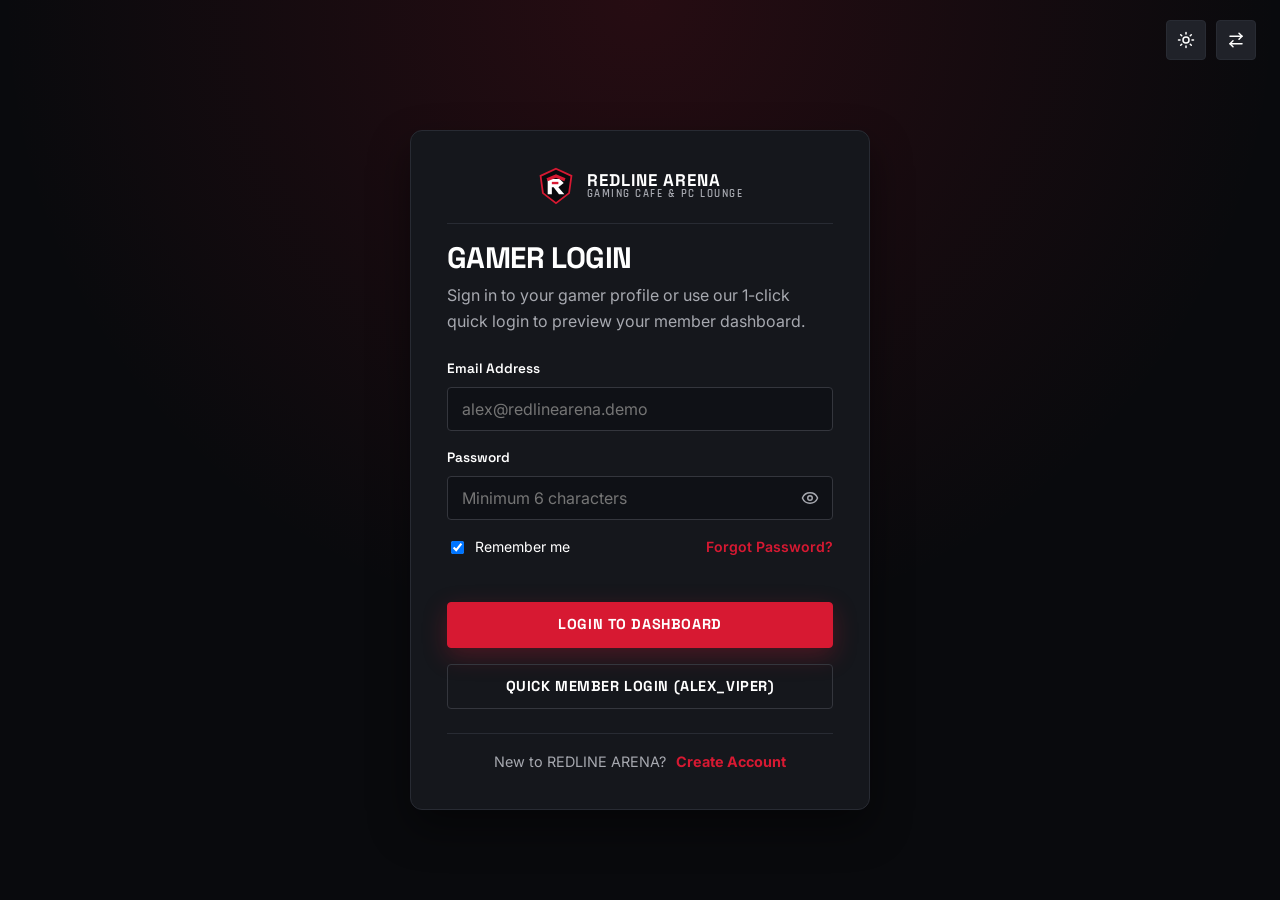
==== login.html @ c9bf2faf "Publish REDLINE ARENA gaming cafe and PC lounge website" ====
<!DOCTYPE html>
<html lang="en" data-theme="dark">
<head>
  <meta charset="UTF-8">
  <meta name="viewport" content="width=device-width, initial-scale=1.0">
  <title>Gamer Login | REDLINE ARENA — Access Your Gamer Dashboard</title>
  <meta name="description" content="Log into your REDLINE ARENA gamer account to manage station bookings, hour packs, and session history.">
  <meta property="og:title" content="Gamer Login — REDLINE ARENA">
  <meta property="og:description" content="Sign in to view your available gaming hours and upcoming PC reservations.">
  <meta property="og:type" content="website">
  <link rel="icon" type="image/svg+xml" href="assets/icons/favicon.svg">
  <link rel="preconnect" href="https://fonts.googleapis.com">
  <link rel="preconnect" href="https://fonts.gstatic.com" crossorigin>
  <link href="https://fonts.googleapis.com/css2?family=Inter:wght@400;500;600;700&family=Orbitron:wght@600;700&family=Rajdhani:wght@600;700&family=Space+Grotesk:wght@500;600;700&display=swap" rel="stylesheet">
  <script>try{document.documentElement.setAttribute('data-theme',localStorage.getItem('redline_theme')||'dark');document.documentElement.setAttribute('dir',localStorage.getItem('redline_dir')||'ltr');}catch(e){}</script>
  <link rel="stylesheet" href="assets/css/style.css">
</head>
<body>
  <a href="#main-content" class="skip-link">Skip to main content</a>

  <div class="auth-corner-controls" aria-label="Appearance controls">
    <button type="button" class="icon-btn" data-theme-toggle aria-label="Toggle color theme" aria-pressed="false" title="Switch Light / Dark Mode">
      <svg class="theme-icon-sun" viewBox="0 0 24 24" fill="none" stroke="currentColor" stroke-width="2" stroke-linecap="round" stroke-linejoin="round" aria-hidden="true"><circle cx="12" cy="12" r="4"/><path d="M12 2v2M12 20v2M4.93 4.93l1.41 1.41M17.66 17.66l1.41 1.41M2 12h2M20 12h2M6.34 17.66l-1.41 1.41M19.07 4.93l-1.41 1.41"/></svg>
      <svg class="theme-icon-moon" viewBox="0 0 24 24" fill="none" stroke="currentColor" stroke-width="2" stroke-linecap="round" stroke-linejoin="round" aria-hidden="true"><path d="M12 3a6 6 0 0 0 9 9 9 9 0 1 1-9-9Z"/></svg>
    </button>
    <button type="button" class="icon-btn" data-rtl-toggle aria-label="Toggle RTL direction" aria-pressed="false" title="Switch LTR / RTL Direction">
      <svg width="18" height="18" viewBox="0 0 24 24" fill="none" stroke="currentColor" stroke-width="2" stroke-linecap="round" stroke-linejoin="round" aria-hidden="true"><path d="m16 3 4 4-4 4"/><path d="M4 7h16"/><path d="m8 21-4-4 4-4"/><path d="M20 17H4"/></svg>
    </button>
  </div>

  <main id="main-content" class="auth-center-stage">
    <div class="auth-card reveal">
      <a href="index.html" class="brand-lockup auth-card-brand" aria-label="REDLINE ARENA Home">
        <svg class="brand-mark" viewBox="0 0 64 64" width="36" height="36" aria-hidden="true">
          <polygon points="32,3 58,15 54,44 32,61 10,44 6,15" fill="#090A0D" stroke="#D71932" stroke-width="3"/>
          <polygon points="18,20 38,20 45,27 36,34 46,46 37,46 28,34 25,34 25,46 18,46" fill="#FFFFFF"/>
          <polygon points="32,12 48,19 46,24 32,18 18,24 16,19" fill="#D71932"/>
          <rect x="25" y="25" width="11" height="4" fill="#D71932"/>
        </svg>
        <span class="brand-text">
          <span class="brand-name">REDLINE ARENA</span>
          <span class="brand-sub">GAMING CAFE &amp; PC LOUNGE</span>
        </span>
      </a>
      <h1 class="section-title" style="font-size:1.85rem;">GAMER LOGIN</h1>
      <p class="text-muted mt-1 mb-3">Sign in to your gamer profile or use our 1-click quick login to preview your member dashboard.</p>

      <form id="loginForm" novalidate>
        <div class="form-group">
          <label class="form-label" for="loginEmail">Email Address</label>
          <input type="email" id="loginEmail" class="form-control" placeholder="alex@redlinearena.demo" required>
        </div>

        <div class="form-group">
          <label class="form-label" for="loginPassword">Password</label>
          <div class="password-wrap">
            <input type="password" id="loginPassword" class="form-control" placeholder="Minimum 6 characters" required>
            <button type="button" class="password-toggle" data-pw-toggle="loginPassword" aria-label="Show password" aria-pressed="false" title="Show password">
              <svg class="pw-icon-show" viewBox="0 0 24 24" width="18" height="18" fill="none" stroke="currentColor" stroke-width="2" stroke-linecap="round" stroke-linejoin="round" aria-hidden="true"><path d="M2.062 12.348a1 1 0 0 1 0-.696 10.75 10.75 0 0 1 19.876 0 1 1 0 0 1 0 .696 10.75 10.75 0 0 1-19.876 0"/><circle cx="12" cy="12" r="3"/></svg>
              <svg class="pw-icon-hide" viewBox="0 0 24 24" width="18" height="18" fill="none" stroke="currentColor" stroke-width="2" stroke-linecap="round" stroke-linejoin="round" aria-hidden="true"><path d="M10.733 5.076a10.744 10.744 0 0 1 11.205 6.575 1 1 0 0 1 0 .696 10.747 10.747 0 0 1-1.444 2.49"/><path d="M14.084 14.158a3 3 0 0 1-4.242-4.242"/><path d="M17.479 17.499a10.75 10.75 0 0 1-15.417-5.151 1 1 0 0 1 0-.696 10.75 10.75 0 0 1 4.446-5.143"/><path d="m2 2 20 20"/></svg>
            </button>
          </div>
        </div>

        <div style="display:flex;align-items:center;justify-content:space-between;gap:12px;margin-bottom:18px;font-size:0.88rem;">
          <label style="display:inline-flex;align-items:center;gap:8px;cursor:pointer;">
            <input type="checkbox" id="loginRemember" checked>
            <span>Remember me</span>
          </label>
          <a href="#forgot" id="forgotPwLink" style="color:var(--red);font-weight:600;">Forgot Password?</a>
        </div>

        <div id="loginError" class="form-error" role="alert"></div>

        <button type="submit" class="btn btn-primary btn-block mt-1">LOGIN TO DASHBOARD</button>
        <button type="button" id="fillDemoCredsBtn" class="btn btn-secondary btn-block mt-2">QUICK MEMBER LOGIN (ALEX_VIPER)</button>
      </form>

      <div class="mt-3" style="padding-top:16px;border-top:1px solid var(--border-subtle);text-align:center;font-size:0.9rem;">
        <span class="text-muted">New to REDLINE ARENA?</span>
        <a href="register.html" style="color:var(--red);font-weight:700;margin-left:6px;">Create Account</a>
      </div>
    </div>
  </main>

  <script src="assets/js/main.js"></script>
</body>
</html>
---- assets/css/style.css ----
/* ==========================================================================
   REDLINE ARENA — GLOBAL DESIGN SYSTEM & MULTI-PAGE STYLESHEET
   Brand Palette: Deep Esports Red (#D71932) | Pure Black (#090A0D) | White (#FFFFFF)
   Zero External CSS Frameworks • Full Light & Dark Modes • 320px–1920px Responsive
   ========================================================================== */

:root {
  /* Core Brand Tokens */
  --red: #D71932;
  --red-hover: #B81329;
  --red-muted: #8E1426;
  --red-soft: rgba(215, 25, 50, 0.14);
  --black: #090A0D;
  --charcoal: #15171C;
  --surface-deep: #202229;
  --white: #FFFFFF;
  --light-surface: #F4F4F5;
  --grey-soft: #A7A9B0;
  --border-grey: #34363D;

  /* Spacing Scale (8px system) */
  --sp-1: 8px;
  --sp-2: 16px;
  --sp-3: 24px;
  --sp-4: 32px;
  --sp-6: 48px;
  --sp-8: 64px;
  --sp-10: 80px;
  --sp-12: 96px;
  --sp-15: 120px;

  /* Radii & Shadows */
  --radius-xs: 4px;
  --radius-sm: 8px;
  --radius-md: 12px;
  --radius-lg: 18px;
  --radius-pill: 999px;

  /* Typography */
  --font-display: 'Space Grotesk', system-ui, -apple-system, sans-serif;
  --font-tech: 'Rajdhani', 'Space Grotesk', sans-serif;
  --font-hud: 'Orbitron', 'Rajdhani', sans-serif;
  --font-body: 'Inter', system-ui, -apple-system, sans-serif;

  /* Motion */
  --ease-out: cubic-bezier(0.22, 1, 0.36, 1);
  --t-fast: 180ms;
  --t-med: 320ms;
  --t-slow: 560ms;

  /* Layout */
  --nav-height: 76px;
  --container-max: 1320px;
}

/* Dark Mode Theme (Default Esports Atmosphere) */
:root,
[data-theme="dark"] {
  --bg-page: #090A0D;
  --bg-alt: #12141A;
  --bg-surface: #15171C;
  --bg-elevated: #202229;
  --bg-card: #15171C;
  --bg-input: #0F1116;
  --text-primary: #FFFFFF;
  --text-secondary: #D4D6DD;
  --text-muted: #A7A9B0;
  --border-subtle: #282B33;
  --border-strong: #34363D;
  --nav-bg: rgba(9, 10, 13, 0.92);
  --nav-border: rgba(255, 255, 255, 0.08);
  --table-stripe: rgba(255, 255, 255, 0.03);
  --shadow-card: 0 18px 42px rgba(0, 0, 0, 0.45);
  --shadow-elevated: 0 24px 60px rgba(0, 0, 0, 0.6);
  --overlay-glass: rgba(21, 23, 28, 0.78);
}

/* Light Mode Theme (Clean Crisp High-Contrast Surface) */
[data-theme="light"] {
  --bg-page: #FFFFFF;
  --bg-alt: #F4F4F5;
  --bg-surface: #FFFFFF;
  --bg-elevated: #F4F4F5;
  --bg-card: #FFFFFF;
  --bg-input: #FFFFFF;
  --text-primary: #090A0D;
  --text-secondary: #2A2D36;
  --text-muted: #5B5E6B;
  --border-subtle: #E2E4EA;
  --border-strong: #C9CCD6;
  --nav-bg: rgba(255, 255, 255, 0.94);
  --nav-border: rgba(9, 10, 13, 0.09);
  --table-stripe: #F9F9FB;
  --shadow-card: 0 12px 30px rgba(9, 10, 13, 0.06);
  --shadow-elevated: 0 20px 50px rgba(9, 10, 13, 0.11);
  --overlay-glass: rgba(255, 255, 255, 0.88);
}

/* ==========================================================================
   BASE & RESET
   ========================================================================== */
*,
*::before,
*::after {
  box-sizing: border-box;
}

html {
  scroll-behavior: smooth;
  font-size: 16px;
  -webkit-text-size-adjust: 100%;
}

body {
  margin: 0;
  font-family: var(--font-body);
  font-size: 1rem;
  line-height: 1.6;
  background-color: var(--bg-page);
  color: var(--text-primary);
  transition: background-color var(--t-med) var(--ease-out), color var(--t-med) var(--ease-out);
}

img {
  display: block;
  max-width: 100%;
  height: auto;
}

a {
  color: inherit;
  text-decoration: none;
}

button,
input,
select,
textarea {
  font-family: inherit;
  font-size: inherit;
  color: inherit;
}

button {
  cursor: pointer;
}

ul,
ol {
  margin: 0;
  padding: 0;
  list-style: none;
}

h1, h2, h3, h4, h5, h6, p {
  margin: 0;
}

:focus-visible {
  outline: 2px solid var(--red);
  outline-offset: 3px;
}

.sr-only {
  position: absolute;
  width: 1px;
  height: 1px;
  padding: 0;
  margin: -1px;
  overflow: hidden;
  clip: rect(0, 0, 0, 0);
  white-space: nowrap;
  border: 0;
}

/* Skip Link */
.skip-link {
  position: fixed;
  top: -100px;
  left: 16px;
  z-index: 9999;
  background: var(--red);
  color: var(--white);
  padding: 10px 18px;
  border-radius: var(--radius-xs);
  font-weight: 600;
  transition: top var(--t-fast);
}
.skip-link:focus {
  top: 16px;
}

/* ==========================================================================
   CONTAINER & SECTION ALIGNMENT SYSTEM
   ========================================================================== */
.container {
  width: min(100% - 48px, var(--container-max));
  margin-inline: auto;
}

@media (max-width: 640px) {
  .container {
    width: calc(100% - 32px);
  }
}

.section {
  padding-block: clamp(56px, 7vw, 104px);
  position: relative;
}

.section-alt {
  background-color: var(--bg-alt);
  border-top: 1px solid var(--border-subtle);
  border-bottom: 1px solid var(--border-subtle);
}

.section-dark-force {
  background-color: var(--black);
  color: var(--white);
}

.section-header {
  display: flex;
  flex-wrap: wrap;
  align-items: flex-end;
  justify-content: space-between;
  gap: var(--sp-3);
  margin-bottom: var(--sp-6);
}

.section-header.centered {
  flex-direction: column;
  align-items: center;
  text-align: center;
  max-width: 760px;
  margin-inline: auto;
}

.eyebrow {
  display: inline-flex;
  align-items: center;
  gap: 8px;
  font-family: var(--font-hud);
  font-size: 0.72rem;
  font-weight: 600;
  letter-spacing: 0.16em;
  text-transform: uppercase;
  color: var(--red);
  margin-bottom: 12px;
}

.eyebrow::before {
  content: "";
  width: 18px;
  height: 2px;
  background: var(--red);
  display: inline-block;
}

.section-title {
  font-family: var(--font-display);
  font-size: clamp(1.75rem, 3.6vw, 2.85rem);
  font-weight: 700;
  line-height: 1.12;
  letter-spacing: -0.02em;
  color: inherit;
}

.section-lead {
  font-size: clamp(0.98rem, 1.3vw, 1.12rem);
  color: var(--text-muted);
  max-width: 620px;
  margin-top: 12px;
}

.section-dark-force .section-lead {
  color: var(--grey-soft);
}

.page-hero .eyebrow,
.hero-cinema .eyebrow,
.cta-banner .eyebrow,
.auth-visual .eyebrow {
  color: #FF6378;
}

.page-hero .eyebrow::before,
.hero-cinema .eyebrow::before,
.cta-banner .eyebrow::before,
.auth-visual .eyebrow::before {
  background: #FF6378;
}

/* Responsive 2-column helper that stacks on narrow mobile (<480px) */
.grid-2-resp {
  display: grid;
  grid-template-columns: 1fr;
  gap: 14px;
}

@media (min-width: 480px) {
  .grid-2-resp {
    grid-template-columns: 1fr 1fr;
  }
}

/* ==========================================================================
   BUTTONS & INTERACTIVE MICRO-STATES
   ========================================================================== */
.btn {
  display: inline-flex;
  align-items: center;
  justify-content: center;
  gap: 10px;
  padding: 13px 24px;
  border-radius: var(--radius-xs);
  border: 1px solid transparent;
  font-family: var(--font-display);
  font-size: 0.92rem;
  font-weight: 700;
  letter-spacing: 0.04em;
  text-transform: uppercase;
  line-height: 1.2;
  white-space: nowrap;
  transition: transform var(--t-fast) var(--ease-out),
              background-color var(--t-fast) var(--ease-out),
              border-color var(--t-fast) var(--ease-out),
              color var(--t-fast) var(--ease-out),
              box-shadow var(--t-fast) var(--ease-out);
}

.btn:active {
  transform: translateY(1px);
}

.btn-primary {
  background-color: var(--red);
  color: var(--white);
  border-color: var(--red);
  box-shadow: 0 8px 24px rgba(215, 25, 50, 0.28);
}

.btn-primary:hover {
  background-color: var(--red-hover);
  border-color: var(--red-hover);
  transform: translateY(-2px);
  box-shadow: 0 12px 28px rgba(215, 25, 50, 0.38);
}

.btn-secondary {
  background-color: transparent;
  color: var(--text-primary);
  border-color: var(--border-strong);
}

.btn-secondary:hover {
  border-color: var(--red);
  color: var(--red);
  transform: translateY(-2px);
}

.btn-outline-light {
  background-color: rgba(9, 10, 13, 0.45);
  color: var(--white);
  border-color: rgba(255, 255, 255, 0.35);
  backdrop-filter: blur(8px);
}

.btn-outline-light:hover {
  background-color: var(--white);
  color: var(--black);
  border-color: var(--white);
  transform: translateY(-2px);
}

.btn-sm {
  padding: 9px 16px;
  font-size: 0.8rem;
}

.btn-block {
  width: 100%;
}

/* Demo Notice Badge */
.demo-badge {
  display: inline-flex;
  align-items: center;
  gap: 6px;
  padding: 4px 10px;
  border-radius: var(--radius-xs);
  border: 1px solid rgba(215, 25, 50, 0.4);
  background: rgba(215, 25, 50, 0.12);
  color: var(--red);
  font-family: var(--font-hud);
  font-size: 0.68rem;
  font-weight: 600;
  letter-spacing: 0.08em;
  text-transform: uppercase;
}

.section-dark-force .demo-badge,
.hero .demo-badge {
  background: rgba(215, 25, 50, 0.22);
  color: #FF7889;
  border-color: rgba(255, 120, 137, 0.45);
}

/* ==========================================================================
   GLOBAL STICKY NAVBAR & MOBILE/TABLET DRAWER
   ========================================================================== */
.site-header {
  position: sticky;
  top: 0;
  z-index: 900;
  height: var(--nav-height);
  background-color: var(--nav-bg);
  border-bottom: 1px solid var(--nav-border);
  backdrop-filter: blur(14px);
  -webkit-backdrop-filter: blur(14px);
  transition: background-color var(--t-med), box-shadow var(--t-med);
}

.site-header.scrolled {
  box-shadow: 0 10px 30px rgba(0, 0, 0, 0.16);
}

.navbar-inner {
  height: 100%;
  display: flex;
  align-items: center;
  justify-content: space-between;
  gap: var(--sp-2);
}

.brand-lockup {
  display: inline-flex;
  align-items: center;
  gap: 12px;
  flex-shrink: 0;
  min-width: 0;
}

.brand-mark {
  width: 38px;
  height: 38px;
  flex-shrink: 0;
}

.brand-text {
  display: flex;
  flex-direction: column;
  line-height: 1.05;
}

.brand-name {
  font-family: var(--font-display);
  font-size: 1.06rem;
  font-weight: 700;
  letter-spacing: 0.06em;
  color: var(--text-primary);
  white-space: nowrap;
}

.brand-sub {
  font-family: var(--font-tech);
  font-size: 0.66rem;
  font-weight: 600;
  letter-spacing: 0.14em;
  text-transform: uppercase;
  color: var(--text-muted);
  white-space: nowrap;
}

.nav-links {
  display: none;
  align-items: center;
  gap: 2px;
}

.nav-link {
  position: relative;
  padding: 8px 8px;
  font-family: var(--font-display);
  font-size: 0.81rem;
  font-weight: 600;
  color: var(--text-secondary);
  white-space: nowrap;
  transition: color var(--t-fast);
}

.nav-link:hover,
.nav-link.active {
  color: var(--text-primary);
}

.nav-link::after {
  content: "";
  position: absolute;
  left: 8px;
  right: 8px;
  bottom: 2px;
  height: 2px;
  background: var(--red);
  transform: scaleX(0);
  transform-origin: center;
  transition: transform var(--t-fast) var(--ease-out);
}

.nav-link:hover::after,
.nav-link.active::after {
  transform: scaleX(1);
}

.nav-actions {
  display: flex;
  align-items: center;
  gap: 8px;
  flex-shrink: 0;
}

@media (max-width: 479px) {
  .site-header .brand-lockup {
    gap: 8px;
    flex-shrink: 1;
  }
  .site-header .brand-mark {
    width: 30px;
    height: 30px;
  }
  .site-header .brand-name {
    font-size: 0.9rem;
    letter-spacing: 0.04em;
  }
  .site-header .brand-sub {
    font-size: 0.52rem;
    letter-spacing: 0.05em;
  }
  .site-header .nav-actions {
    gap: 6px;
  }
  .site-header .icon-btn,
  .site-header .hamburger-btn {
    width: 34px;
    height: 34px;
  }
}

.nav-actions .icon-btn,
.nav-login-cta {
  display: none;
}

/* Switch cleanly to full desktop navbar only when >= 1220px so mobile & tablet (768px/1024px) show only drawer toggle */
@media (min-width: 1220px) {
  .nav-links {
    display: flex;
  }
  .nav-actions .icon-btn,
  .nav-login-cta {
    display: inline-flex;
  }
  .hamburger-btn {
    display: none !important;
  }
}

[dir="rtl"] [data-rtl-toggle] {
  border-color: var(--red);
  color: var(--red);
  background: rgba(215, 25, 50, 0.12);
}

[dir="rtl"] [data-rtl-toggle] svg {
  transform: scaleX(-1);
}

.icon-btn {
  display: inline-flex;
  align-items: center;
  justify-content: center;
  width: 40px;
  height: 40px;
  border-radius: var(--radius-xs);
  background: var(--bg-elevated);
  border: 1px solid var(--border-subtle);
  color: var(--text-primary);
  transition: border-color var(--t-fast), background-color var(--t-fast), color var(--t-fast);
}

.icon-btn:hover {
  border-color: var(--red);
  color: var(--red);
}

.theme-icon-sun,
.theme-icon-moon {
  width: 18px;
  height: 18px;
}

[data-theme="dark"] .theme-icon-moon { display: none; }
[data-theme="light"] .theme-icon-sun { display: none; }

.hamburger-btn {
  display: inline-flex;
  align-items: center;
  justify-content: center;
  width: 42px;
  height: 42px;
  border-radius: var(--radius-xs);
  background: var(--bg-elevated);
  border: 1px solid var(--border-subtle);
  color: var(--text-primary);
}

.hamburger-btn:hover {
  border-color: var(--red);
}

/* Mobile & Tablet Navigation Drawer (Always dark architectural panel) */
.drawer-backdrop {
  position: fixed;
  inset: 0;
  z-index: 1000;
  background: rgba(9, 10, 13, 0.72);
  backdrop-filter: blur(6px);
  opacity: 0;
  visibility: hidden;
  transition: opacity var(--t-med), visibility var(--t-med);
}

.drawer-backdrop.open {
  opacity: 1;
  visibility: visible;
}

.mobile-drawer {
  position: fixed;
  top: 0;
  right: 0;
  z-index: 1001;
  width: min(360px, 88vw);
  height: 100dvh;
  background-color: var(--black);
  color: var(--white);
  border-inline-start: 1px solid var(--border-grey);
  display: flex;
  flex-direction: column;
  padding: 20px 24px 28px;
  overflow-y: auto;
  transform: translateX(100%);
  transition: transform var(--t-med) var(--ease-out);
}

[dir="rtl"] .mobile-drawer {
  right: auto;
  left: 0;
  transform: translateX(-100%);
}

.mobile-drawer.open {
  transform: translateX(0);
}

.drawer-link {
  position: relative;
  display: inline-flex;
  align-items: center;
  justify-content: center;
  padding: 8px 12px;
  font-family: var(--font-display);
  font-weight: 600;
  font-size: 0.95rem;
  color: #D4D6DD;
  text-align: center;
  white-space: nowrap;
  transition: color var(--t-fast);
}

.drawer-link:hover,
.drawer-link.active {
  color: var(--white);
}

.drawer-link::after {
  content: "";
  position: absolute;
  left: 10px;
  right: 10px;
  bottom: 2px;
  height: 2px;
  background: var(--red);
  transform: scaleX(0);
  transform-origin: center;
  transition: transform var(--t-fast) var(--ease-out);
}

.drawer-link:hover::after,
.drawer-link.active::after {
  transform: scaleX(1);
}

/* RTL Comprehensive Layout Support */
[dir="rtl"] .split-list li::before {
  margin-inline-end: 0;
}

[dir="rtl"] .card-badge {
  left: auto;
  right: 12px;
}

[dir="rtl"] .pricing-tag {
  right: auto;
  left: 20px;
}

[dir="rtl"] .pricing-tag.pricing-tag--center {
  right: auto;
  left: 50%;
  transform: translateX(-50%);
}

[dir="rtl"] .password-wrap .form-control {
  padding-right: 14px;
  padding-left: 48px;
}

[dir="rtl"] .password-toggle {
  right: auto;
  left: 6px;
}

[dir="rtl"] .data-table {
  text-align: right;
}

[dir="rtl"] .back-to-top {
  right: auto;
  left: 22px;
}

[dir="rtl"] .dash-sidebar {
  left: auto;
  right: 0;
  border-right: 0;
  border-left: 1px solid var(--border-grey);
  transform: translateX(100%);
}

@media (min-width: 1080px) {
  [dir="rtl"] .dash-sidebar {
    transform: none;
  }
}

[dir="rtl"] .dash-sidebar.open {
  transform: translateX(0);
}

[dir="rtl"] .dash-nav-btn {
  border-left: 0;
  border-right: 3px solid transparent;
  text-align: right;
}

[dir="rtl"] .dash-nav-btn.active {
  border-right-color: var(--red);
}

[dir="rtl"] .zone-option,
[dir="rtl"] .station-bay-btn,
[dir="rtl"] .faq-trigger {
  text-align: right;
}

.drawer-header {
  display: flex;
  align-items: center;
  justify-content: space-between;
  padding-bottom: 16px;
  border-bottom: 1px solid var(--border-grey);
}

.drawer-header .brand-name {
  color: var(--white);
}

.drawer-close {
  width: 38px;
  height: 38px;
  border-radius: var(--radius-xs);
  background: var(--charcoal);
  border: 1px solid var(--border-grey);
  color: var(--white);
  display: inline-flex;
  align-items: center;
  justify-content: center;
  font-size: 1.25rem;
}

.drawer-close:hover {
  border-color: var(--red);
  color: var(--red);
}

.drawer-nav {
  display: flex;
  flex-direction: column;
  align-items: center;
  gap: 4px;
  padding-block: 16px;
}

.drawer-footer {
  margin-top: 8px;
  padding-top: 18px;
  border-top: 1px solid var(--border-grey);
  display: flex;
  flex-direction: column;
  align-items: center;
  gap: 14px;
  width: 100%;
}

.drawer-icon-row {
  display: flex;
  align-items: center;
  justify-content: center;
  gap: 10px;
  width: 100%;
}

.drawer-icon-btn {
  background: #202229;
  border-color: #34363D;
  color: var(--white);
}

[dir="rtl"] .drawer-icon-btn[data-rtl-toggle] {
  border-color: var(--red);
  color: var(--red);
  background: rgba(215, 25, 50, 0.14);
}

.drawer-login-cta {
  min-width: 136px;
  padding: 10px 26px;
  justify-content: center;
  text-align: center;
}

/* ==========================================================================
   HERO PATTERNS (DISTINCT PER PAGE)
   ========================================================================== */
/* Home 1 Full-Screen Cinematic Hero */
.hero-cinema {
  position: relative;
  min-height: calc(100dvh - var(--nav-height));
  display: flex;
  align-items: center;
  justify-content: center;
  background-color: var(--black);
  color: var(--white);
  overflow: hidden;
  border-bottom: 2px solid var(--red);
  padding-block: clamp(24px, 4vh, 48px);
}

.hero-bg-wrap {
  position: absolute;
  inset: 0;
  z-index: 0;
  overflow: hidden;
}

.hero-bg-img {
  width: 100%;
  height: 100%;
  object-fit: cover;
  transform: scale(1.04);
  transition: transform 1.2s var(--ease-out);
  will-change: transform;
}

.hero-cinema:hover .hero-bg-img {
  transform: scale(1.07);
}

.hero-scrim {
  position: absolute;
  inset: 0;
  background: radial-gradient(
    circle at 50% 48%,
    rgba(9, 10, 13, 0.78) 0%,
    rgba(9, 10, 13, 0.56) 55%,
    rgba(9, 10, 13, 0.88) 100%
  ),
  linear-gradient(180deg, rgba(9, 10, 13, 0.36) 0%, rgba(9, 10, 13, 0.72) 100%);
  z-index: 1;
}

.hero-content {
  position: relative;
  z-index: 2;
  max-width: 860px;
  margin-inline: auto;
  text-align: center;
  display: flex;
  flex-direction: column;
  align-items: center;
  padding-block: clamp(16px, 2.5vh, 32px);
}

.hero-content .eyebrow {
  justify-content: center;
  text-align: center;
}

.hero-content .eyebrow::before {
  flex-shrink: 0;
}

@media (max-width: 480px) {
  .hero-content .eyebrow {
    font-size: 0.62rem;
    letter-spacing: 0.1em;
  }
}

.hero-title {
  font-family: var(--font-display);
  font-size: clamp(2.1rem, 5.4vw, 4.3rem);
  font-weight: 700;
  line-height: 1.04;
  letter-spacing: -0.025em;
  color: var(--white);
  margin-bottom: 16px;
}

.hero-title .accent {
  color: var(--red);
}

.hero-subtitle {
  font-size: clamp(0.98rem, 1.45vw, 1.18rem);
  color: #D4D6DD;
  max-width: 620px;
  margin-inline: auto;
  margin-bottom: 24px;
}

.hero-cta-group {
  display: flex;
  flex-wrap: wrap;
  justify-content: center;
  gap: 14px;
  margin-bottom: 24px;
}

.hero-split .hero-cta-group {
  justify-content: flex-start;
  margin-bottom: 16px;
}

.hero-status-bar {
  display: inline-flex;
  flex-wrap: nowrap;
  align-items: flex-start;
  gap: 12px;
  padding: 10px 16px;
  border-radius: var(--radius-xs);
  background: rgba(21, 23, 28, 0.82);
  border: 1px solid rgba(255, 255, 255, 0.14);
  backdrop-filter: blur(8px);
  font-size: 0.84rem;
  color: #D4D6DD;
}

.status-dot {
  width: 8px;
  height: 8px;
  border-radius: 50%;
  background: var(--red);
  box-shadow: 0 0 10px var(--red);
  display: inline-block;
  flex-shrink: 0;
  margin-top: 6px;
}

/* Home 2 Split-Screen Hero */
.hero-split {
  position: relative;
  overflow: hidden;
  padding-block: clamp(24px, 3.6vh, 48px);
  background-color: var(--black);
  color: var(--white);
  border-bottom: 2px solid var(--red);
  display: flex;
  align-items: center;
}

.hero-split-bg-wrap {
  position: absolute;
  inset: 0;
  z-index: 0;
  overflow: hidden;
  pointer-events: none;
}

.hero-split-bg-img {
  width: 100%;
  height: 100%;
  object-fit: cover;
  object-position: center;
  opacity: 0.9;
  transform: scale(1.06);
  animation: heroSplitKenBurns 18s ease-in-out infinite;
  will-change: transform;
}

.hero-split-scrim {
  position: absolute;
  inset: 0;
  z-index: 1;
  pointer-events: none;
  background: linear-gradient(90deg, rgba(9, 10, 13, 0.86) 0%, rgba(9, 10, 13, 0.6) 50%, rgba(9, 10, 13, 0.32) 100%),
              linear-gradient(180deg, rgba(9, 10, 13, 0.24) 0%, rgba(9, 10, 13, 0.6) 100%);
}

.hero-split-scrim::after {
  content: "";
  position: absolute;
  inset: -12%;
  background: radial-gradient(circle at 72% 38%, rgba(215, 25, 50, 0.28) 0%, rgba(215, 25, 50, 0.08) 38%, transparent 66%);
  animation: heroSplitGlow 7s ease-in-out infinite alternate;
  pointer-events: none;
}

[dir="rtl"] .hero-split-scrim {
  background: linear-gradient(270deg, rgba(9, 10, 13, 0.86) 0%, rgba(9, 10, 13, 0.6) 50%, rgba(9, 10, 13, 0.32) 100%),
              linear-gradient(180deg, rgba(9, 10, 13, 0.24) 0%, rgba(9, 10, 13, 0.6) 100%);
}

[dir="rtl"] .hero-split-scrim::after {
  background: radial-gradient(circle at 28% 38%, rgba(215, 25, 50, 0.28) 0%, rgba(215, 25, 50, 0.08) 38%, transparent 66%);
}

@keyframes heroSplitKenBurns {
  0% {
    transform: scale(1.04) translate3d(0, 0, 0);
  }
  50% {
    transform: scale(1.14) translate3d(-1.8%, -1.2%, 0);
  }
  100% {
    transform: scale(1.04) translate3d(0, 0, 0);
  }
}

@keyframes heroSplitGlow {
  0% {
    opacity: 0.55;
    transform: scale(0.96) translate3d(0, 0, 0);
  }
  100% {
    opacity: 1;
    transform: scale(1.06) translate3d(-1.5%, 1.5%, 0);
  }
}

.hero-split > .container {
  position: relative;
  z-index: 2;
}

.hero-split .eyebrow {
  color: #FF6378;
}

.hero-split .eyebrow::before {
  background: #FF6378;
}

.hero-split .section-lead {
  color: #D4D6DD;
}

.hero-split .btn-secondary {
  background-color: rgba(9, 10, 13, 0.52);
  color: var(--white);
  border-color: rgba(255, 255, 255, 0.35);
  backdrop-filter: blur(8px);
}

.hero-split .btn-secondary:hover {
  background-color: var(--white);
  color: var(--black);
  border-color: var(--white);
}

.hero-split-grid {
  display: grid;
  grid-template-columns: 1fr;
  gap: clamp(24px, 3.5vw, 48px);
  align-items: center;
}

@media (min-width: 960px) {
  .hero-split {
    min-height: calc(100dvh - var(--nav-height));
  }
  .hero-split-grid {
    grid-template-columns: 1.05fr 0.95fr;
  }
}

.hero-split-title {
  font-family: var(--font-display);
  font-size: clamp(2rem, 4.2vw, 3.55rem);
  font-weight: 700;
  line-height: 1.05;
  letter-spacing: -0.025em;
  margin-bottom: 14px;
}

.hero-split-media {
  position: relative;
  border-radius: var(--radius-md);
  overflow: hidden;
  border: 1px solid rgba(255, 255, 255, 0.16);
  background: var(--black);
  box-shadow: var(--shadow-elevated);
}

.hero-split-media img {
  width: 100%;
  aspect-ratio: 4 / 3;
  max-height: calc(100dvh - var(--nav-height) - 96px);
  object-fit: cover;
}

.hero-metrics-strip {
  display: grid;
  grid-template-columns: repeat(3, minmax(0, 1fr));
  gap: 10px;
  margin-top: 16px;
  padding-top: 14px;
  border-top: 1px solid rgba(255, 255, 255, 0.16);
}

.hero-split .hero-metrics-strip .text-muted {
  color: #C7CAD4;
}

@media (max-width: 959px) {
  .hero-split {
    min-height: calc(100dvh - var(--nav-height));
    padding-block: 16px;
  }
  .hero-split-grid {
    gap: 18px;
  }
  .hero-split-title {
    font-size: clamp(1.75rem, 6.2vw, 2.6rem);
    margin-bottom: 10px;
  }
  .hero-split .section-lead {
    margin-top: 0;
    font-size: 0.94rem;
  }
  .hero-split .hero-cta-group {
    margin-top: 14px;
    margin-bottom: 12px;
    gap: 10px;
  }
  .hero-split-media img {
    max-height: clamp(180px, 28dvh, 300px);
  }
}

.floating-tech-labels {
  position: absolute;
  inset: auto 16px 16px 16px;
  display: flex;
  flex-wrap: wrap;
  gap: 8px;
}

.tech-pill {
  padding: 6px 12px;
  background: rgba(9, 10, 13, 0.86);
  border: 1px solid rgba(215, 25, 50, 0.55);
  color: var(--white);
  font-family: var(--font-hud);
  font-size: 0.68rem;
  letter-spacing: 0.1em;
  border-radius: var(--radius-xs);
  backdrop-filter: blur(8px);
}

/* Subpage Atmospheric Banner Heroes (About, Games, Stations, Pricing, Events, Booking, Contact) */
.page-hero {
  position: relative;
  min-height: clamp(320px, 44vh, 460px);
  display: flex;
  align-items: center;
  text-align: center;
  background-color: var(--black);
  color: var(--white);
  overflow: hidden;
  padding-block: clamp(48px, 6vw, 76px);
  border-bottom: 2px solid var(--red);
}

.page-hero.hero-center {
  align-items: center;
  text-align: center;
}

.page-hero.hero-center .page-hero-inner,
.page-hero-inner {
  margin-inline: auto;
}

.page-hero-bg {
  position: absolute;
  inset: 0;
  width: 100%;
  height: 100%;
  object-fit: cover;
  z-index: 0;
}

.page-hero-scrim {
  position: absolute;
  inset: 0;
  z-index: 1;
  background: linear-gradient(180deg, rgba(9, 10, 13, 0.52) 0%, rgba(9, 10, 13, 0.9) 100%);
}

.page-hero-inner {
  position: relative;
  z-index: 2;
  max-width: 780px;
}

.page-hero .eyebrow {
  justify-content: center;
}

.page-hero .eyebrow::before {
  flex-shrink: 0;
}

.page-hero-title {
  font-family: var(--font-display);
  font-size: clamp(2rem, 4.8vw, 3.6rem);
  font-weight: 700;
  line-height: 1.08;
  color: var(--white);
  margin-bottom: 14px;
}

.page-hero-lead {
  color: #D4D6DD;
  font-size: clamp(0.98rem, 1.4vw, 1.14rem);
  margin-inline: auto;
}

/* ==========================================================================
   SPLIT EDITORIAL LAYOUTS & NON-CARD PATTERNS
   ========================================================================== */
.split-grid {
  display: grid;
  grid-template-columns: 1fr;
  gap: var(--sp-6);
  align-items: center;
}

@media (min-width: 900px) {
  .split-grid {
    grid-template-columns: 1fr 1fr;
  }
  .split-grid.reverse .split-media {
    order: 2;
  }
}

.split-media {
  position: relative;
  border-radius: var(--radius-md);
  overflow: hidden;
  border: 1px solid var(--border-subtle);
  background: var(--charcoal);
  box-shadow: var(--shadow-card);
  will-change: transform;
  transform-style: preserve-3d;
  transition: transform 240ms var(--ease-out), clip-path 680ms var(--ease-out);
  clip-path: inset(0 0 0 0 round var(--radius-md));
}

.reveal.split-media:not(.is-visible) {
  clip-path: inset(8% 0 8% 0 round var(--radius-md));
}

.timeline-step {
  position: relative;
  z-index: 1;
  padding: 20px;
  border-radius: var(--radius-sm);
  border: 1px solid var(--border-subtle);
  background: var(--bg-surface);
  cursor: pointer;
  transition: border-color var(--t-fast), transform var(--t-fast), box-shadow var(--t-fast);
}

.timeline-step.active,
.timeline-step:hover {
  border-color: var(--red);
  transform: translateY(-2px);
  box-shadow: var(--shadow-card);
}

.timeline-step.active .timeline-num {
  background: var(--red);
}

.split-media img {
  width: 100%;
  aspect-ratio: 16 / 10;
  object-fit: cover;
  transition: transform var(--t-slow) var(--ease-out);
}

.split-media:hover img {
  transform: scale(1.03);
}

.split-list {
  display: grid;
  gap: 14px;
  margin-block: 24px 28px;
}

.split-list li {
  display: flex;
  align-items: flex-start;
  gap: 12px;
  color: var(--text-secondary);
}

.split-list li::before {
  content: "";
  width: 8px;
  height: 8px;
  border-radius: 2px;
  background: var(--red);
  margin-top: 8px;
  flex-shrink: 0;
}

.split-list--stacked {
  gap: 12px;
}

.split-list--stacked li {
  padding: 13px 16px;
  background: var(--bg-card);
  border: 1px solid var(--border-subtle);
  border-inline-start: 3px solid var(--red);
  border-radius: var(--radius-sm);
}

.split-list--stacked li::before {
  margin-top: 7px;
}

.split-item-copy {
  display: flex;
  flex-direction: column;
  gap: 4px;
  min-width: 0;
  width: 100%;
}

.split-item-title {
  display: block;
  color: var(--text-primary);
  font-family: var(--font-display);
  font-weight: 700;
  font-size: 0.96rem;
  line-height: 1.3;
}

.split-item-desc {
  display: block;
  color: var(--text-secondary);
  font-size: 0.9rem;
  line-height: 1.5;
}

@media (max-width: 767px) {
  .pricing-standards-cta {
    width: 100%;
    justify-content: center;
    text-align: center;
  }
}

/* Equipment Spec Strip (Horizontal Editorial Photo + Spec Rail — NOT Cards) */
.spec-strip {
  display: grid;
  grid-template-columns: 1fr;
  gap: 16px;
  margin-top: var(--sp-6);
  padding-top: var(--sp-4);
  border-top: 1px solid var(--border-subtle);
}

@media (min-width: 640px) {
  .spec-strip {
    grid-template-columns: repeat(2, minmax(0, 1fr));
  }
}

@media (min-width: 1080px) {
  .spec-strip {
    grid-template-columns: repeat(4, minmax(0, 1fr));
  }
}

.spec-strip-item {
  display: grid;
  grid-template-columns: 84px 1fr;
  gap: 14px;
  align-items: center;
  padding: 12px;
  border-radius: var(--radius-sm);
  border: 1px solid var(--border-subtle);
  background: var(--bg-surface);
}

.spec-strip-item img {
  width: 84px;
  height: 64px;
  object-fit: cover;
  border-radius: var(--radius-xs);
}

.spec-strip-title {
  font-family: var(--font-display);
  font-size: 0.94rem;
  font-weight: 700;
}

.spec-strip-meta {
  font-size: 0.8rem;
  color: var(--text-muted);
}

/* ==========================================================================
   EVEN-NUMBERED CARD GRIDS (STRICTLY 4 OR 6 CARDS ONLY)
   ========================================================================== */
.grid-4 {
  display: grid;
  grid-template-columns: 1fr;
  gap: var(--sp-3);
}

@media (min-width: 640px) {
  .grid-4 {
    grid-template-columns: repeat(2, minmax(0, 1fr));
  }
}

@media (min-width: 1120px) {
  .grid-4 {
    grid-template-columns: repeat(4, minmax(0, 1fr));
  }
}

.grid-6 {
  display: grid;
  grid-template-columns: 1fr;
  gap: var(--sp-3);
}

@media (min-width: 640px) {
  .grid-6 {
    grid-template-columns: repeat(2, minmax(0, 1fr));
  }
}

@media (min-width: 1080px) {
  .grid-6 {
    grid-template-columns: repeat(3, minmax(0, 1fr));
  }
}

.card {
  display: flex;
  flex-direction: column;
  min-width: 0;
  background-color: var(--bg-card);
  border: 1px solid var(--border-subtle);
  border-radius: var(--radius-md);
  overflow: hidden;
  box-shadow: var(--shadow-card);
  transition: transform var(--t-med) var(--ease-out),
              border-color var(--t-fast),
              box-shadow var(--t-med);
}

.card:hover {
  transform: translateY(-4px);
  border-color: rgba(215, 25, 50, 0.55);
}

.card-media {
  position: relative;
  overflow: hidden;
  background: var(--black);
  aspect-ratio: 16 / 10;
}

.card-media.square-fit {
  aspect-ratio: 4 / 3;
}

.card-media img {
  width: 100%;
  height: 100%;
  object-fit: cover;
  transition: transform var(--t-slow) var(--ease-out);
}

.card:hover .card-media img {
  transform: scale(1.06);
}

.card-badge {
  position: absolute;
  top: 12px;
  left: 12px;
  padding: 5px 10px;
  background: rgba(9, 10, 13, 0.86);
  color: var(--white);
  border: 1px solid rgba(255, 255, 255, 0.18);
  border-radius: var(--radius-xs);
  font-family: var(--font-hud);
  font-size: 0.66rem;
  font-weight: 600;
  letter-spacing: 0.08em;
  text-transform: uppercase;
}

.card-body {
  display: flex;
  flex-direction: column;
  flex: 1;
  padding: 22px;
  gap: 10px;
}

.card-title {
  font-family: var(--font-display);
  font-size: 1.2rem;
  font-weight: 700;
  line-height: 1.25;
}

.card-desc {
  font-size: 0.92rem;
  color: var(--text-muted);
  flex: 1;
}

.card-meta-list {
  display: grid;
  gap: 6px;
  padding-top: 10px;
  border-top: 1px solid var(--border-subtle);
  font-size: 0.84rem;
  color: var(--text-secondary);
}

.card-actions {
  margin-top: auto;
  padding-top: 12px;
  display: flex;
  flex-wrap: wrap;
  gap: 10px;
}

/* Pricing Cards */
.pricing-card {
  position: relative;
  display: flex;
  flex-direction: column;
  min-width: 0;
  padding: 28px 24px;
  background: var(--bg-card);
  border: 1px solid var(--border-subtle);
  border-radius: var(--radius-md);
  box-shadow: var(--shadow-card);
  transition: transform var(--t-med) var(--ease-out), border-color var(--t-fast);
}

.pricing-card:hover {
  transform: translateY(-4px);
  border-color: var(--red);
}

.pricing-card.featured {
  border: 1px solid var(--red);
  box-shadow: inset 0 0 0 1px var(--red), 0 18px 42px rgba(215, 25, 50, 0.16);
}

.pricing-tag {
  position: absolute;
  top: -12px;
  right: 20px;
  background: var(--red);
  color: var(--white);
  padding: 4px 12px;
  border-radius: var(--radius-xs);
  font-family: var(--font-hud);
  font-size: 0.66rem;
  font-weight: 700;
  letter-spacing: 0.1em;
  text-transform: uppercase;
}

.pricing-tag--center {
  left: 50%;
  right: auto;
  transform: translateX(-50%);
  text-align: center;
  white-space: nowrap;
}

.pricing-duration {
  font-family: var(--font-hud);
  font-size: 0.78rem;
  letter-spacing: 0.1em;
  color: var(--red);
  text-transform: uppercase;
  margin-bottom: 6px;
}

.pricing-price {
  font-family: var(--font-display);
  font-size: 2.35rem;
  font-weight: 700;
  line-height: 1.1;
  margin-block: 10px 6px;
}

.pricing-price small {
  font-size: 0.85rem;
  font-weight: 500;
  color: var(--text-muted);
}

.pricing-features {
  display: grid;
  gap: 10px;
  margin-block: 18px 24px;
  padding-top: 16px;
  border-top: 1px solid var(--border-subtle);
  font-size: 0.9rem;
  color: var(--text-secondary);
  flex: 1;
}

.pricing-features li {
  display: flex;
  align-items: flex-start;
  gap: 9px;
}

.pricing-features li::before {
  content: "✓";
  color: var(--red);
  font-weight: 700;
}

/* ==========================================================================
   INTERACTIVE HARDWARE HOTSPOTS (HOME 1 S4) & EXPLORERS
   ========================================================================== */
.hotspot-layout {
  display: grid;
  grid-template-columns: 1fr;
  gap: var(--sp-6);
  align-items: center;
}

@media (min-width: 960px) {
  .hotspot-layout {
    grid-template-columns: 1.05fr 0.95fr;
  }
}

.hotspot-stage {
  position: relative;
  border-radius: var(--radius-md);
  overflow: hidden;
  border: 1px solid var(--border-strong);
  background: var(--black);
  aspect-ratio: 1 / 1;
  max-height: 540px;
  margin-inline: auto;
  width: 100%;
}

.hotspot-stage img {
  width: 100%;
  height: 100%;
  object-fit: cover;
}

.hotspot-pin {
  position: absolute;
  width: 34px;
  height: 34px;
  border-radius: 50%;
  background: rgba(9, 10, 13, 0.86);
  border: 2px solid var(--white);
  color: var(--white);
  font-family: var(--font-hud);
  font-size: 0.72rem;
  font-weight: 700;
  display: flex;
  align-items: center;
  justify-content: center;
  transform: translate(-50%, -50%);
  transition: transform var(--t-fast), background-color var(--t-fast), border-color var(--t-fast);
  box-shadow: 0 0 0 6px rgba(215, 25, 50, 0.25);
}

.hotspot-pin:hover,
.hotspot-pin.active {
  background: var(--red);
  border-color: var(--white);
  transform: translate(-50%, -50%) scale(1.16);
}

.hotspot-panel {
  background: var(--bg-card);
  border: 1px solid var(--border-subtle);
  border-radius: var(--radius-md);
  padding: 28px;
  box-shadow: var(--shadow-card);
}

.hotspot-tabs {
  display: flex;
  flex-wrap: wrap;
  gap: 8px;
  margin-bottom: 20px;
}

.tab-chip {
  padding: 8px 14px;
  border-radius: var(--radius-xs);
  border: 1px solid var(--border-subtle);
  background: var(--bg-elevated);
  color: var(--text-secondary);
  font-family: var(--font-display);
  font-size: 0.84rem;
  font-weight: 600;
  transition: all var(--t-fast);
}

.tab-chip:hover {
  border-color: var(--red);
  color: var(--text-primary);
}

.tab-chip.active {
  background: var(--red);
  border-color: var(--red);
  color: var(--white);
}

/* ==========================================================================
   HORIZONTAL TIMELINE (HOME 1 S5)
   ========================================================================== */
.timeline-grid {
  display: grid;
  grid-template-columns: 1fr;
  gap: var(--sp-3);
  position: relative;
}

@media (min-width: 640px) {
  .timeline-grid {
    grid-template-columns: repeat(2, minmax(0, 1fr));
  }
}

@media (min-width: 1080px) {
  .timeline-grid {
    grid-template-columns: repeat(4, minmax(0, 1fr));
  }
  .timeline-grid::before {
    content: "";
    position: absolute;
    top: 28px;
    left: 48px;
    right: 48px;
    height: 2px;
    background: linear-gradient(90deg, var(--red) 0%, var(--border-strong) 100%);
    z-index: 0;
  }
}

.timeline-num {
  width: 44px;
  height: 44px;
  border-radius: var(--radius-xs);
  background: var(--black);
  color: var(--white);
  border: 2px solid var(--red);
  display: inline-flex;
  align-items: center;
  justify-content: center;
  font-family: var(--font-hud);
  font-size: 0.9rem;
  font-weight: 700;
  margin-bottom: 14px;
  transition: background-color var(--t-fast);
}

.timeline-title {
  font-family: var(--font-display);
  font-size: 1.05rem;
  font-weight: 700;
  margin-bottom: 6px;
}

.timeline-preview-banner {
  margin-top: var(--sp-4);
  border-radius: var(--radius-md);
  overflow: hidden;
  border: 1px solid var(--border-subtle);
  display: grid;
  grid-template-columns: 1fr;
  background: var(--bg-surface);
}

@media (min-width: 820px) {
  .timeline-preview-banner {
    grid-template-columns: 1.15fr 0.85fr;
  }
}

.timeline-preview-banner img {
  width: 100%;
  height: 100%;
  max-height: 280px;
  object-fit: cover;
}

.timeline-preview-copy {
  padding: 28px;
  display: flex;
  flex-direction: column;
  justify-content: center;
  gap: 12px;
}

/* ==========================================================================
   MOSAIC PHOTO GALLERIES & TESTIMONIALS CAROUSEL
   ========================================================================== */
.photo-mosaic-4 {
  display: grid;
  grid-template-columns: 1fr;
  gap: 16px;
}

@media (min-width: 640px) {
  .photo-mosaic-4 {
    grid-template-columns: repeat(2, minmax(0, 1fr));
  }
}

@media (min-width: 1080px) {
  .photo-mosaic-4 {
    grid-template-columns: repeat(4, minmax(0, 1fr));
  }
}

.mosaic-tile {
  position: relative;
  border-radius: var(--radius-sm);
  overflow: hidden;
  border: 1px solid var(--border-subtle);
  background: var(--black);
  aspect-ratio: 4 / 3;
}

.mosaic-tile.portrait {
  aspect-ratio: 3 / 4;
}

.gallery-asymmetric {
  display: grid;
  grid-template-columns: 1fr;
  gap: 16px;
}

/* Events Section 03 Balanced Competitive Infrastructure Split */
.events-infra-grid {
  display: grid;
  grid-template-columns: 1fr;
  gap: clamp(24px, 4vw, 48px);
  align-items: stretch;
}

.events-infra-copy {
  display: flex;
  flex-direction: column;
  justify-content: center;
  gap: 24px;
}

.events-infra-pillars {
  display: grid;
  gap: 12px;
}

.events-infra-pillar {
  display: grid;
  grid-template-columns: 40px 1fr;
  gap: 14px;
  align-items: start;
  padding: 15px 18px;
  background: var(--bg-card);
  border: 1px solid var(--border-subtle);
  border-inline-start: 3px solid var(--red);
  border-radius: var(--radius-sm);
  box-shadow: var(--shadow-card);
}

.events-infra-num {
  width: 36px;
  height: 36px;
  border-radius: var(--radius-xs);
  background: rgba(215, 25, 50, 0.14);
  color: var(--red);
  font-family: var(--font-hud);
  font-size: 0.78rem;
  font-weight: 700;
  display: inline-flex;
  align-items: center;
  justify-content: center;
}

.events-infra-media {
  display: grid;
  grid-template-columns: 1fr;
  gap: 16px;
}

.events-infra-frame {
  position: relative;
  border-radius: var(--radius-md);
  overflow: hidden;
  border: 1px solid var(--border-strong);
  background: var(--black);
  box-shadow: var(--shadow-card);
  margin: 0;
  aspect-ratio: 16 / 10;
}

.events-infra-frame img {
  width: 100%;
  height: 100%;
  object-fit: cover;
  transition: transform var(--t-slow) var(--ease-out);
}

@media (min-width: 560px) and (max-width: 959px) {
  .events-infra-media {
    grid-template-columns: 1fr 1fr;
  }
}

@media (min-width: 960px) {
  .events-infra-grid {
    grid-template-columns: 1fr 1fr;
  }
  .events-infra-media {
    grid-template-rows: 1.18fr 1fr;
    height: 100%;
  }
  .events-infra-frame {
    aspect-ratio: auto;
    min-height: 0;
    height: 100%;
  }
  .events-infra-frame img {
    position: absolute;
    inset: 0;
  }
}

.events-infra-frame:hover img {
  transform: scale(1.04);
}

.gallery-asymmetric-right {
  display: grid;
  grid-template-columns: 1fr;
  gap: 16px;
  min-width: 0;
}

.gallery-asymmetric .mosaic-tile {
  min-width: 0;
  width: 100%;
  margin: 0;
}

@media (min-width: 560px) and (max-width: 767px) {
  .gallery-asymmetric-right {
    grid-template-columns: 1fr 1fr;
  }
  .gallery-asymmetric-wide {
    grid-column: 1 / -1;
    aspect-ratio: 16 / 9;
  }
}

@media (min-width: 768px) {
  .gallery-asymmetric {
    grid-template-columns: 0.78fr 1.22fr;
    align-items: stretch;
  }
  .gallery-asymmetric .mosaic-tile.portrait {
    aspect-ratio: auto;
    height: 100%;
    min-height: 0;
  }
  .gallery-asymmetric .mosaic-tile.portrait img {
    position: absolute;
    inset: 0;
  }
  .gallery-asymmetric-right {
    grid-template-columns: 1fr 1fr;
    grid-template-rows: clamp(180px, 18vw, 240px) clamp(240px, 25vw, 330px);
    height: 100%;
  }
  .gallery-asymmetric-right .mosaic-tile {
    aspect-ratio: auto;
    height: 100%;
  }
  .gallery-asymmetric-right .mosaic-tile img {
    position: absolute;
    inset: 0;
  }
  .gallery-asymmetric-wide {
    grid-column: 1 / -1;
  }
}

.mosaic-tile img {
  width: 100%;
  height: 100%;
  object-fit: cover;
  transition: transform var(--t-slow) var(--ease-out);
}

.mosaic-tile:hover img {
  transform: scale(1.05);
}

.mosaic-caption {
  position: absolute;
  inset: auto 0 0 0;
  padding: 28px 14px 12px;
  background: linear-gradient(180deg, transparent 0%, rgba(9, 10, 13, 0.9) 100%);
  color: var(--white);
  font-size: 0.82rem;
  font-weight: 500;
}

.testimonial-shell {
  margin-top: var(--sp-6);
  background: var(--bg-surface);
  border: 1px solid var(--border-subtle);
  border-radius: var(--radius-md);
  padding: clamp(22px, 3vw, 36px);
  display: grid;
  gap: 18px;
}

.testimonial-quote {
  font-family: var(--font-display);
  font-size: clamp(1.1rem, 2vw, 1.45rem);
  font-weight: 500;
  line-height: 1.45;
}

.testimonial-controls {
  display: flex;
  flex-wrap: wrap;
  align-items: center;
  justify-content: space-between;
  gap: 14px;
  padding-top: 14px;
  border-top: 1px solid var(--border-subtle);
}

.carousel-dots {
  display: flex;
  gap: 8px;
}

.carousel-dot {
  width: 10px;
  height: 10px;
  border-radius: var(--radius-pill);
  border: 0;
  background: var(--border-strong);
  padding: 0;
  transition: width var(--t-fast), background-color var(--t-fast);
}

.carousel-dot.active {
  width: 28px;
  background: var(--red);
}

/* ==========================================================================
   FULL-WIDTH CINEMATIC CTAs
   ========================================================================== */
.cta-banner {
  position: relative;
  overflow: hidden;
  background: var(--black);
  color: var(--white);
  border-top: 2px solid var(--red);
  padding-block: clamp(64px, 8vw, 112px);
}

.cta-banner-bg {
  position: absolute;
  inset: 0;
  width: 100%;
  height: 100%;
  object-fit: cover;
  opacity: 0.42;
}

.cta-banner-scrim {
  position: absolute;
  inset: 0;
  background: radial-gradient(circle at 50% 50%, rgba(9, 10, 13, 0.88) 0%, rgba(142, 20, 38, 0.58) 100%);
}

.cta-banner-inner {
  position: relative;
  z-index: 2;
  max-width: 780px;
  margin-inline: auto;
  text-align: center;
  display: flex;
  flex-direction: column;
  align-items: center;
}

.cta-banner-inner .eyebrow {
  justify-content: center;
}

.cta-banner-inner .eyebrow::before {
  flex-shrink: 0;
}

.cta-banner-inner > div {
  justify-content: center;
}

/* ==========================================================================
   TABLES (COMPARISON, PRICING, STATIONS, DASHBOARD)
   ========================================================================== */
.table-wrap {
  width: 100%;
  max-width: 100%;
  overflow-x: auto;
  border: 1px solid var(--border-subtle);
  border-radius: var(--radius-md);
  background: var(--bg-card);
  box-shadow: var(--shadow-card);
}

.data-table {
  width: 100%;
  border-collapse: collapse;
  min-width: 640px;
  text-align: left;
  font-size: 0.92rem;
}

.data-table th {
  padding: 15px 18px;
  background: var(--black);
  color: var(--white);
  font-family: var(--font-display);
  font-size: 0.82rem;
  font-weight: 700;
  text-transform: uppercase;
  letter-spacing: 0.06em;
  border-bottom: 2px solid var(--red);
  white-space: nowrap;
}

.data-table td {
  padding: 14px 18px;
  border-bottom: 1px solid var(--border-subtle);
  color: var(--text-secondary);
  vertical-align: middle;
}

.data-table tbody tr:nth-child(even) {
  background: var(--table-stripe);
}

.data-table tbody tr:last-child td {
  border-bottom: 0;
}

.status-pill {
  display: inline-flex;
  align-items: center;
  gap: 6px;
  padding: 4px 10px;
  border-radius: var(--radius-pill);
  font-size: 0.75rem;
  font-weight: 600;
}

.status-pill.confirmed {
  background: rgba(215, 25, 50, 0.15);
  color: var(--red);
  border: 1px solid rgba(215, 25, 50, 0.35);
}

.status-pill.completed {
  background: var(--bg-elevated);
  color: var(--text-primary);
  border: 1px solid var(--border-strong);
}

.status-pill.cancelled {
  background: transparent;
  color: var(--text-muted);
  border: 1px solid var(--border-subtle);
  text-decoration: line-through;
}

/* ==========================================================================
   FORMS, FILTERS, BOOKING STATION GRID & FAQ ACCORDION
   ========================================================================== */
.filter-bar {
  display: flex;
  flex-wrap: wrap;
  align-items: center;
  justify-content: space-between;
  gap: 16px;
  padding: 18px;
  background: var(--bg-surface);
  border: 1px solid var(--border-subtle);
  border-radius: var(--radius-md);
  margin-bottom: var(--sp-4);
}

.filter-chips {
  display: flex;
  flex-wrap: wrap;
  gap: 8px;
}

.search-box {
  position: relative;
  flex: 1 1 240px;
  max-width: 340px;
}

.form-control {
  width: 100%;
  padding: 11px 14px;
  border-radius: var(--radius-xs);
  border: 1px solid var(--border-strong);
  background-color: var(--bg-input);
  color: var(--text-primary);
  transition: border-color var(--t-fast), box-shadow var(--t-fast);
}

.form-control:focus {
  outline: none;
  border-color: var(--red);
  box-shadow: 0 0 0 3px rgba(215, 25, 50, 0.18);
}

.form-group {
  display: flex;
  flex-direction: column;
  gap: 7px;
  margin-bottom: 16px;
}

.form-label {
  font-family: var(--font-display);
  font-size: 0.85rem;
  font-weight: 600;
  color: var(--text-primary);
}

.form-error {
  font-size: 0.8rem;
  color: var(--red);
  min-height: 18px;
}

.password-wrap {
  position: relative;
}

.password-wrap .form-control {
  padding-right: 48px;
}

.password-toggle {
  position: absolute;
  top: 50%;
  right: 6px;
  transform: translateY(-50%);
  display: inline-flex;
  align-items: center;
  justify-content: center;
  width: 34px;
  height: 34px;
  padding: 0;
  background: transparent;
  border: 1px solid transparent;
  border-radius: var(--radius-xs);
  color: var(--text-muted);
  transition: color var(--t-fast), background-color var(--t-fast), border-color var(--t-fast);
}

.password-toggle:hover {
  color: var(--red);
  background: var(--red-soft);
  border-color: rgba(215, 25, 50, 0.28);
}

.password-toggle svg {
  width: 18px;
  height: 18px;
}

.password-toggle[aria-pressed="false"] .pw-icon-hide {
  display: none;
}

.password-toggle[aria-pressed="true"] .pw-icon-show {
  display: none;
}

.password-toggle[aria-pressed="true"] {
  color: var(--red);
}

/* Booking Station Interactive Floor Selector */
.zone-selector-grid {
  display: grid;
  grid-template-columns: 1fr;
  gap: 16px;
}

@media (min-width: 640px) {
  .zone-selector-grid {
    grid-template-columns: repeat(2, minmax(0, 1fr));
  }
}

@media (min-width: 1080px) {
  .zone-selector-grid {
    grid-template-columns: repeat(4, minmax(0, 1fr));
  }
}

.zone-option {
  position: relative;
  text-align: left;
  padding: 0;
  border-radius: var(--radius-md);
  border: 2px solid var(--border-subtle);
  background: var(--bg-card);
  overflow: hidden;
  transition: border-color var(--t-fast), transform var(--t-fast);
}

.zone-option:hover {
  border-color: rgba(215, 25, 50, 0.6);
  transform: translateY(-2px);
}

.zone-option.active {
  border-color: var(--red);
  box-shadow: 0 0 0 3px rgba(215, 25, 50, 0.22);
}

.zone-option img {
  width: 100%;
  aspect-ratio: 16 / 10;
  object-fit: cover;
}

.zone-option-body {
  padding: 14px 16px;
}

.station-floor-grid {
  display: grid;
  grid-template-columns: repeat(2, minmax(0, 1fr));
  gap: 12px;
}

@media (min-width: 640px) {
  .station-floor-grid {
    grid-template-columns: repeat(4, minmax(0, 1fr));
  }
}

.station-bay-btn {
  text-align: left;
  padding: 14px;
  border-radius: var(--radius-sm);
  border: 1px solid var(--border-strong);
  background: var(--bg-surface);
  display: flex;
  flex-direction: column;
  gap: 6px;
  min-width: 0;
  word-break: break-word;
  transition: all var(--t-fast);
}

.station-bay-btn:hover:not(:disabled) {
  border-color: var(--red);
}

.station-bay-btn.active {
  background: rgba(215, 25, 50, 0.14);
  border-color: var(--red);
}

.station-bay-btn:disabled {
  opacity: 0.45;
  cursor: not-allowed;
}

.slot-grid {
  display: grid;
  grid-template-columns: repeat(2, minmax(0, 1fr));
  gap: 10px;
}

@media (min-width: 560px) {
  .slot-grid {
    grid-template-columns: repeat(4, minmax(0, 1fr));
  }
}

.slot-btn {
  padding: 10px 12px;
  border-radius: var(--radius-xs);
  border: 1px solid var(--border-strong);
  background: var(--bg-surface);
  font-family: var(--font-tech);
  font-weight: 600;
  font-size: 0.92rem;
  transition: all var(--t-fast);
}

.slot-btn.active {
  background: var(--red);
  border-color: var(--red);
  color: var(--white);
}

.slot-btn:disabled {
  opacity: 0.4;
  text-decoration: line-through;
  cursor: not-allowed;
}

/* Booking Layout Grid */
.booking-split {
  display: grid;
  grid-template-columns: 1fr;
  gap: var(--sp-4);
  align-items: start;
}

@media (min-width: 980px) {
  .booking-split {
    grid-template-columns: 1.3fr 0.7fr;
  }
}

.summary-box {
  background: var(--bg-surface);
  border: 2px solid var(--border-strong);
  border-radius: var(--radius-md);
  padding: 24px;
  position: sticky;
  top: calc(var(--nav-height) + 20px);
}

/* FAQ Accordion */
.faq-list {
  display: grid;
  gap: 12px;
  max-width: 880px;
  margin-inline: auto;
}

.faq-item {
  border: 1px solid var(--border-subtle);
  border-radius: var(--radius-sm);
  background: var(--bg-card);
  overflow: hidden;
}

.faq-trigger {
  width: 100%;
  padding: 18px 22px;
  background: transparent;
  border: 0;
  display: flex;
  align-items: center;
  justify-content: space-between;
  gap: 16px;
  text-align: left;
  font-family: var(--font-display);
  font-size: 1.04rem;
  font-weight: 600;
}

.faq-trigger[aria-expanded="true"] {
  color: var(--red);
}

.faq-panel {
  padding: 0 22px 18px;
  color: var(--text-muted);
  display: none;
}

.faq-item.open .faq-panel {
  display: block;
}

/* ==========================================================================
   AUTH SPLIT SCREENS (LOGIN & REGISTER)
   ========================================================================== */
.auth-split {
  min-height: calc(100vh - var(--nav-height));
  display: grid;
  grid-template-columns: 1fr;
}

@media (min-width: 960px) {
  .auth-split {
    grid-template-columns: 1.05fr 0.95fr;
  }
}

.auth-visual {
  position: relative;
  min-height: 280px;
  background: var(--black);
  color: var(--white);
  display: flex;
  align-items: flex-end;
  padding: clamp(28px, 5vw, 56px);
  overflow: hidden;
}

.auth-visual img {
  position: absolute;
  inset: 0;
  width: 100%;
  height: 100%;
  object-fit: cover;
  opacity: 0.65;
}

.auth-visual-scrim {
  position: absolute;
  inset: 0;
  background: linear-gradient(180deg, rgba(9, 10, 13, 0.3) 0%, rgba(9, 10, 13, 0.94) 90%);
}

.auth-visual-content {
  position: relative;
  z-index: 2;
  max-width: 520px;
}

.auth-form-pane {
  display: flex;
  align-items: center;
  justify-content: center;
  padding: clamp(32px, 5vw, 64px) clamp(16px, 4vw, 48px);
  background: var(--bg-page);
}

.auth-card {
  width: 100%;
  max-width: 460px;
  background: var(--bg-card);
  border: 1px solid var(--border-subtle);
  border-radius: var(--radius-md);
  padding: clamp(24px, 4vw, 36px);
  box-shadow: var(--shadow-card);
}

.auth-card .btn {
  white-space: normal;
  font-size: clamp(0.76rem, 3vw, 0.9rem);
  padding-inline: 16px;
}

.auth-card--wide {
  max-width: 520px;
  padding: clamp(20px, 2.8vw, 28px);
}

.auth-card--wide .form-group {
  margin-bottom: 12px;
}

.auth-corner-controls {
  position: fixed;
  top: 20px;
  right: 24px;
  left: auto;
  z-index: 900;
  display: flex;
  align-items: center;
  gap: 10px;
}

.auth-center-stage {
  min-height: 100dvh;
  display: flex;
  flex-direction: column;
  align-items: center;
  justify-content: center;
  padding: 68px 16px 28px;
  background-color: var(--bg-page);
  background-image: radial-gradient(circle at 50% 0%, rgba(215, 25, 50, 0.14), transparent 58%);
}

[data-theme="light"] .auth-center-stage {
  background-image: radial-gradient(circle at 50% 0%, rgba(215, 25, 50, 0.08), transparent 58%);
}

.auth-card-brand {
  display: flex;
  justify-content: center;
  padding-bottom: 18px;
  margin-bottom: 18px;
  border-bottom: 1px solid var(--border-subtle);
}

/* ==========================================================================
   GAMER DASHBOARD APP SHELL (DISTINCT FROM PUBLIC SITE)
   ========================================================================== */
.dashboard-shell {
  min-height: 100vh;
  display: grid;
  grid-template-columns: 1fr;
  background: var(--bg-page);
}

@media (min-width: 1080px) {
  .dashboard-shell {
    grid-template-columns: 270px 1fr;
  }
}

.dash-sidebar {
  background: var(--black);
  color: var(--white);
  border-right: 1px solid var(--border-grey);
  display: flex;
  flex-direction: column;
  padding: 22px 18px;
  position: fixed;
  top: 0;
  left: 0;
  z-index: 950;
  width: 270px;
  height: 100dvh;
  transform: translateX(-100%);
  transition: transform var(--t-med) var(--ease-out);
  overflow-y: auto;
}

.dash-sidebar.open {
  transform: translateX(0);
}

@media (min-width: 1080px) {
  .dash-sidebar {
    position: sticky;
    transform: none;
  }
  #dashSidebarClose,
  #dashSidebarOpen {
    display: none !important;
  }
}

.dash-sidebar .brand-name {
  color: var(--white);
}

.dash-nav {
  display: flex;
  flex-direction: column;
  gap: 4px;
  margin-top: 24px;
  flex: 1;
}

.dash-nav-btn {
  width: 100%;
  display: flex;
  align-items: center;
  gap: 12px;
  padding: 11px 14px;
  border: 0;
  border-left: 3px solid transparent;
  border-radius: var(--radius-xs);
  background: transparent;
  color: #C4C6CE;
  font-family: var(--font-display);
  font-size: 0.92rem;
  font-weight: 600;
  text-align: left;
  transition: background-color var(--t-fast), color var(--t-fast), border-color var(--t-fast);
}

.dash-nav-btn:hover {
  background: var(--charcoal);
  color: var(--white);
}

.dash-nav-btn.active {
  background: rgba(215, 25, 50, 0.16);
  color: var(--white);
  border-left-color: var(--red);
}

.dash-sidebar-footer {
  margin-top: auto;
  padding-top: 16px;
  border-top: 1px solid var(--border-grey);
  display: flex;
  flex-direction: column;
  gap: 12px;
}

.dash-sidebar-controls {
  display: flex;
  align-items: center;
  justify-content: center;
  gap: 10px;
  width: 100%;
}

.dash-logout-btn {
  width: 100%;
  color: #FF7889;
  border-color: #34363D;
  background: rgba(215, 25, 50, 0.08);
  justify-content: center;
}

.dash-logout-btn:hover {
  background: var(--red);
  border-color: var(--red);
  color: var(--white);
}

.dash-main {
  min-width: 0;
  display: flex;
  flex-direction: column;
}

.dash-topbar {
  position: sticky;
  top: 0;
  z-index: 800;
  background: var(--nav-bg);
  border-bottom: 1px solid var(--border-subtle);
  backdrop-filter: blur(12px);
  padding: 14px clamp(16px, 3vw, 32px);
  display: flex;
  align-items: center;
  justify-content: space-between;
  gap: 14px;
}

@media (max-width: 479px) {
  .dash-topbar .hamburger-btn {
    width: 34px;
    height: 34px;
  }
}

.dash-content {
  padding: clamp(20px, 3vw, 36px);
  max-width: 1320px;
  width: 100%;
  margin-inline: auto;
}

.dash-panel {
  display: none;
}

.dash-panel.active {
  display: block;
}

.stat-card {
  background: var(--bg-card);
  border: 1px solid var(--border-subtle);
  border-radius: var(--radius-md);
  padding: 20px;
  box-shadow: var(--shadow-card);
  border-top: 3px solid var(--red);
}

.contact-info-card {
  display: flex;
  flex-direction: column;
  padding: 22px;
  transition: transform var(--t-fast) var(--ease-out), border-color var(--t-fast) var(--ease-out);
}

.contact-info-card:hover {
  transform: translateY(-2px);
  border-color: var(--border-strong);
  border-top-color: var(--red);
}

.contact-card-head {
  display: flex;
  align-items: center;
  gap: 10px;
  margin-bottom: 14px;
}

.contact-card-head .eyebrow {
  margin-bottom: 0;
  font-size: 0.68rem;
  letter-spacing: 0.08em;
  line-height: 1.2;
}

.contact-card-head .eyebrow::before {
  display: none;
}

.contact-icon-badge {
  display: inline-flex;
  align-items: center;
  justify-content: center;
  flex-shrink: 0;
  width: 38px;
  height: 38px;
  border-radius: var(--radius-sm);
  background: rgba(215, 25, 50, 0.14);
  border: 1px solid rgba(215, 25, 50, 0.36);
  color: #FF4D64;
  transition: background-color var(--t-fast) var(--ease-out),
              border-color var(--t-fast) var(--ease-out),
              color var(--t-fast) var(--ease-out);
}

[data-theme="light"] .contact-icon-badge {
  background: rgba(215, 25, 50, 0.08);
  border-color: rgba(215, 25, 50, 0.25);
  color: var(--red);
}

.contact-info-card:hover .contact-icon-badge {
  background: var(--red);
  border-color: var(--red);
  color: var(--white);
}

.contact-info-card .card-title {
  font-size: clamp(1.02rem, 1.25vw, 1.16rem);
  overflow-wrap: anywhere;
}

.contact-card-desc {
  margin: 8px 0 0;
  font-size: 0.88rem;
  line-height: 1.55;
  color: var(--text-muted);
}

/* Contact Page Visit Split: Matched Image & Map Card Sizing */
.contact-visit-grid {
  gap: var(--sp-3);
  align-items: stretch;
}

.contact-media-card,
.contact-map-card {
  height: 100%;
  min-width: 0;
}

.contact-map-card {
  display: flex;
  flex-direction: column;
}

.contact-map-frame {
  margin-top: 20px;
  border-radius: 10px;
  overflow: hidden;
  border: 1px solid var(--border-strong);
  background: #0D1016;
}

.contact-map-frame svg {
  display: block;
  width: 100%;
  height: auto;
}

.contact-map-caption {
  display: flex;
  flex-wrap: wrap;
  align-items: center;
  justify-content: space-between;
  gap: 8px;
  padding: 9px 14px;
  background: #12151E;
  border-top: 1px solid #222736;
  font-size: 0.78rem;
  color: #C7CAD4;
}

.contact-map-caption > span:first-child {
  display: inline-flex;
  align-items: center;
  gap: 8px;
  font-weight: 500;
}

.contact-map-caption > span:first-child i {
  width: 7px;
  height: 7px;
  border-radius: 50%;
  background: var(--red);
  display: inline-block;
  flex-shrink: 0;
}

.contact-map-caption > span:last-child {
  font-family: var(--font-hud);
  font-size: 0.64rem;
  letter-spacing: 0.08em;
  text-transform: uppercase;
  color: var(--grey-soft);
}

.contact-visit-actions {
  display: flex;
  flex-wrap: wrap;
  gap: 12px;
  margin-top: auto;
  padding-top: 22px;
}

@media (min-width: 900px) {
  .contact-visit-grid {
    gap: var(--sp-4);
  }
  .contact-media-card {
    min-height: 100%;
  }
  .contact-media-card img {
    position: absolute;
    inset: 0;
    width: 100%;
    height: 100%;
    aspect-ratio: auto;
    object-fit: cover;
  }
}

/* Contact Form Centered Action & Dropdown Arrow FAQ */
.contact-form-actions {
  display: flex;
  justify-content: center;
  margin-top: 8px;
}

.contact-faq-list .faq-item {
  transition: border-color var(--t-fast) var(--ease-out), box-shadow var(--t-fast) var(--ease-out);
}

.contact-faq-list .faq-item.open {
  border-color: rgba(215, 25, 50, 0.48);
}

.contact-faq-list .faq-trigger {
  color: var(--text-primary);
  cursor: pointer;
}

.contact-faq-list .faq-trigger[aria-expanded="true"] {
  color: var(--text-primary);
}

.contact-faq-list .faq-question {
  flex: 1;
  min-width: 0;
  line-height: 1.4;
}

.contact-faq-list .faq-arrow {
  display: inline-flex;
  align-items: center;
  justify-content: center;
  flex-shrink: 0;
  width: 32px;
  height: 32px;
  border-radius: var(--radius-xs);
  background: rgba(255, 255, 255, 0.04);
  border: 1px solid var(--border-subtle);
  color: var(--text-muted);
  transition: transform var(--t-fast) var(--ease-out),
              background-color var(--t-fast) var(--ease-out),
              border-color var(--t-fast) var(--ease-out),
              color var(--t-fast) var(--ease-out);
}

[data-theme="light"] .contact-faq-list .faq-arrow {
  background: var(--bg-alt);
  color: var(--text-secondary);
}

.contact-faq-list .faq-trigger[aria-expanded="true"] .faq-arrow {
  transform: rotate(180deg);
  background: rgba(215, 25, 50, 0.14);
  border-color: rgba(215, 25, 50, 0.42);
  color: #FF4D64;
}

[data-theme="light"] .contact-faq-list .faq-trigger[aria-expanded="true"] .faq-arrow {
  background: rgba(215, 25, 50, 0.1);
  color: var(--red);
}

.contact-faq-list .faq-panel p {
  line-height: 1.65;
  font-size: 0.94rem;
}

.stat-value {
  font-family: var(--font-display);
  font-size: clamp(1.75rem, 2.8vw, 2.35rem);
  font-weight: 700;
  line-height: 1.1;
  margin-top: 8px;
}

.dash-overview-grid {
  display: grid;
  grid-template-columns: 1fr;
  gap: var(--sp-3);
  margin-top: var(--sp-3);
}

@media (min-width: 960px) {
  .dash-overview-grid {
    grid-template-columns: 1.35fr 0.65fr;
  }
}

.dash-box {
  background: var(--bg-card);
  border: 1px solid var(--border-subtle);
  border-radius: var(--radius-md);
  padding: 22px;
  box-shadow: var(--shadow-card);
  min-width: 0;
}

.svg-chart-wrap {
  width: 100%;
  overflow-x: auto;
}

/* ==========================================================================
   GLOBAL MODALS & BACK TO TOP
   ========================================================================== */
.modal-backdrop {
  position: fixed;
  inset: 0;
  z-index: 1200;
  background: rgba(9, 10, 13, 0.78);
  backdrop-filter: blur(8px);
  display: flex;
  align-items: center;
  justify-content: center;
  padding: 16px;
  opacity: 0;
  visibility: hidden;
  transition: opacity var(--t-fast), visibility var(--t-fast);
}

.modal-backdrop.open {
  opacity: 1;
  visibility: visible;
}

.modal-dialog {
  width: min(680px, 100%);
  max-height: 88dvh;
  overflow-y: auto;
  background: var(--bg-card);
  color: var(--text-primary);
  border: 1px solid var(--border-strong);
  border-top: 3px solid var(--red);
  border-radius: var(--radius-md);
  box-shadow: var(--shadow-elevated);
  transform: scale(0.95);
  transition: transform var(--t-med) var(--ease-out);
}

.modal-backdrop.open .modal-dialog {
  transform: scale(1);
}

.modal-head {
  display: flex;
  align-items: center;
  justify-content: space-between;
  gap: 16px;
  padding: 18px 22px;
  border-bottom: 1px solid var(--border-subtle);
}

.modal-title {
  font-family: var(--font-display);
  font-size: 1.2rem;
  font-weight: 700;
}

.modal-body {
  padding: 22px;
  display: grid;
  gap: 14px;
}

.modal-foot {
  padding: 16px 22px;
  border-top: 1px solid var(--border-subtle);
  display: flex;
  flex-wrap: wrap;
  justify-content: flex-end;
  gap: 10px;
}

.back-to-top {
  position: fixed;
  right: 22px;
  bottom: 22px;
  z-index: 850;
  width: 44px;
  height: 44px;
  border-radius: var(--radius-xs);
  background: var(--red);
  color: var(--white);
  border: 1px solid rgba(255, 255, 255, 0.25);
  display: flex;
  align-items: center;
  justify-content: center;
  box-shadow: 0 10px 24px rgba(215, 25, 50, 0.35);
  opacity: 0;
  visibility: hidden;
  transform: translateY(10px);
  transition: all var(--t-fast);
}

.back-to-top.visible {
  opacity: 1;
  visibility: visible;
  transform: translateY(0);
}

/* ==========================================================================
   GLOBAL FOOTER (DARK BLACK & LIGHT WHITE MODES + RED ACCENTS)
   ========================================================================== */
.site-footer {
  background-color: var(--black);
  color: var(--white);
  border-top: 2px solid var(--red);
  padding-top: clamp(48px, 6vw, 80px);
  padding-bottom: 28px;
  transition: background-color var(--t-med) var(--ease-out), color var(--t-med) var(--ease-out);
}

.footer-grid {
  display: grid;
  grid-template-columns: 1fr;
  gap: var(--sp-4);
  padding-bottom: var(--sp-6);
  border-bottom: 1px solid var(--border-grey);
}

@media (min-width: 769px) {
  .footer-grid {
    grid-template-columns: repeat(2, minmax(0, 1fr));
  }
}

@media (max-width: 768px) {
  .footer-grid {
    grid-template-columns: 1fr;
    justify-items: center;
    text-align: center;
  }
  .footer-grid > div {
    width: 100%;
    display: flex;
    flex-direction: column;
    align-items: center;
    text-align: center;
  }
  .site-footer .brand-lockup {
    justify-content: center;
  }
  .site-footer .brand-text {
    text-align: start;
  }
  .footer-desc {
    max-width: 46ch;
    margin-inline: auto;
    text-align: center;
  }
  .footer-social {
    justify-content: center;
  }
  .footer-heading {
    text-align: center;
  }
  .footer-links {
    justify-items: center;
    text-align: center;
  }
  .footer-bottom {
    flex-direction: column;
    align-items: center;
    justify-content: center;
    text-align: center;
    gap: 8px;
  }
}

@media (min-width: 1080px) {
  .footer-grid {
    grid-template-columns: 1.4fr 1fr 1fr 1fr 1.2fr;
  }
}

.site-footer .brand-name {
  color: var(--white);
}

.footer-desc {
  color: #A7A9B0;
  font-size: 0.9rem;
}

.footer-heading {
  font-family: var(--font-hud);
  font-size: 0.74rem;
  font-weight: 700;
  letter-spacing: 0.14em;
  text-transform: uppercase;
  color: var(--red);
  margin-bottom: 14px;
}

.footer-links {
  display: grid;
  gap: 9px;
  font-size: 0.9rem;
  color: #C4C6CE;
}

.footer-links a:hover {
  color: var(--white);
  text-decoration: underline;
  text-decoration-color: var(--red);
}

.footer-social {
  display: flex;
  flex-wrap: wrap;
  gap: 10px;
  margin-top: 18px;
}

.social-pill {
  display: inline-flex;
  align-items: center;
  justify-content: center;
  padding: 6px 12px;
  border-radius: var(--radius-xs);
  border: 1px solid var(--border-grey);
  background: var(--charcoal);
  font-size: 0.78rem;
  color: #D4D6DD;
  transition: transform var(--t-fast) var(--ease-out),
              background-color var(--t-fast) var(--ease-out),
              border-color var(--t-fast) var(--ease-out),
              color var(--t-fast) var(--ease-out),
              box-shadow var(--t-fast) var(--ease-out);
}

.social-pill.social-icon-btn {
  width: 40px;
  height: 40px;
  padding: 0;
  border-radius: var(--radius-sm);
}

.social-pill.social-icon-btn svg {
  width: 18px;
  height: 18px;
  transition: transform var(--t-fast) var(--ease-out);
}

.social-pill:hover {
  background: var(--red);
  border-color: var(--red);
  color: var(--white);
  transform: translateY(-3px);
  box-shadow: 0 8px 18px rgba(215, 25, 50, 0.34);
}

.social-pill.social-icon-btn:hover svg {
  transform: scale(1.08);
}

.footer-bottom {
  padding-top: 22px;
  display: flex;
  flex-wrap: wrap;
  align-items: center;
  justify-content: space-between;
  gap: 12px;
  font-size: 0.84rem;
  color: var(--grey-soft);
}

/* Bright / Light Mode Clean White Footer */
[data-theme="light"] .site-footer {
  background-color: var(--white);
  color: var(--text-primary);
}

[data-theme="light"] .site-footer .footer-grid {
  border-bottom-color: var(--border-subtle);
}

[data-theme="light"] .site-footer .brand-name {
  color: var(--black);
}

[data-theme="light"] .site-footer .footer-desc {
  color: var(--text-muted);
}

[data-theme="light"] .site-footer .footer-links {
  color: var(--text-secondary);
}

[data-theme="light"] .site-footer .footer-links a:hover {
  color: var(--red);
}

[data-theme="light"] .site-footer .social-pill {
  background: var(--bg-alt);
  border-color: var(--border-subtle);
  color: var(--text-secondary);
}

[data-theme="light"] .site-footer .social-pill:hover {
  background: var(--red);
  border-color: var(--red);
  color: var(--white);
}

[data-theme="light"] .site-footer .footer-bottom {
  color: var(--text-muted);
}

/* ==========================================================================
   UTILITIES & ANIMATIONS
   ========================================================================== */
.text-red { color: var(--red); }
.text-muted { color: var(--text-muted); }
.mt-1 { margin-top: 8px; }
.mt-2 { margin-top: 16px; }
.mt-3 { margin-top: 24px; }
.mt-4 { margin-top: 32px; }
.mb-2 { margin-bottom: 16px; }
.mb-3 { margin-bottom: 24px; }

.cropped-clean img {
  object-position: center 42%;
  filter: brightness(0.92) contrast(1.06);
}

.reveal {
  opacity: 0;
  transform: translateY(22px);
  transition: opacity var(--t-slow) var(--ease-out), transform var(--t-slow) var(--ease-out);
}

.reveal.is-visible {
  opacity: 1;
  transform: translateY(0);
}

/* Mobile Dual-Button Equal Size & Center Alignment Across All Pages */
@media (max-width: 767px) {
  .hero-cta-group,
  .hero-split .hero-cta-group,
  .cta-banner-inner > div,
  .contact-visit-actions,
  .cta-pair {
    display: grid !important;
    grid-template-columns: minmax(0, min(100%, 310px));
    grid-auto-rows: 1fr;
    justify-content: center;
    justify-items: stretch;
    width: 100%;
    gap: 12px;
  }

  .hero-cta-group > .btn,
  .cta-banner-inner > div > .btn,
  .contact-visit-actions > .btn,
  .cta-pair > .btn {
    width: 100%;
    height: 100%;
    min-height: 48px;
    padding: 13px 16px;
    font-size: 0.88rem;
    justify-content: center;
    text-align: center;
    white-space: normal;
    line-height: 1.25;
  }
}

@media (prefers-reduced-motion: reduce) {
  html {
    scroll-behavior: auto;
  }
  .reveal {
    opacity: 1;
    transform: none;
    transition: none;
  }
  *,
  *::before,
  *::after {
    animation-duration: 0.01ms !important;
    animation-iteration-count: 1 !important;
    transition-duration: 0.01ms !important;
  }
}
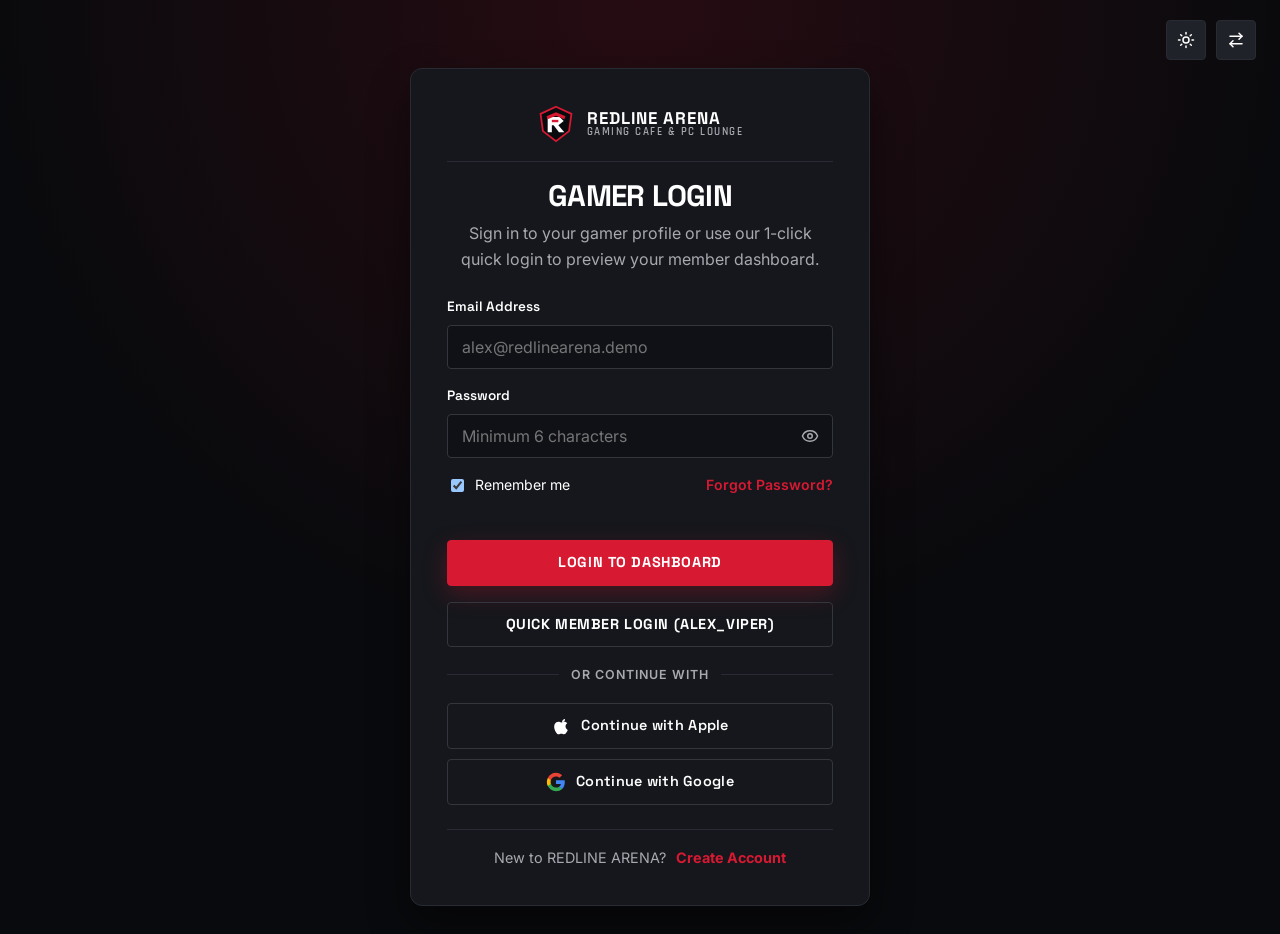
==== commit 0631e920: "second commit" ====
--- a/login.html
+++ b/login.html
@@ -42,8 +42,8 @@
           <span class="brand-sub">GAMING CAFE &amp; PC LOUNGE</span>
         </span>
       </a>
-      <h1 class="section-title" style="font-size:1.85rem;">GAMER LOGIN</h1>
-      <p class="text-muted mt-1 mb-3">Sign in to your gamer profile or use our 1-click quick login to preview your member dashboard.</p>
+      <h1 class="section-title" style="font-size:1.85rem;text-align:center;">GAMER LOGIN</h1>
+      <p class="text-muted mt-1 mb-3" style="text-align:center;">Sign in to your gamer profile or use our 1-click quick login to preview your member dashboard.</p>
 
       <form id="loginForm" novalidate>
         <div class="form-group">
@@ -76,6 +76,29 @@
         <button type="button" id="fillDemoCredsBtn" class="btn btn-secondary btn-block mt-2">QUICK MEMBER LOGIN (ALEX_VIPER)</button>
       </form>
 
+      <div class="auth-divider">
+        <span>or continue with</span>
+      </div>
+
+      <div class="social-auth-stack">
+        <button type="button" class="btn btn-social btn-apple" data-social-auth="apple" aria-label="Continue with Apple">
+          <svg class="social-icon" viewBox="0 0 24 24" width="20" height="20" fill="currentColor" aria-hidden="true">
+            <path d="M18.71 19.5c-.83 1.24-1.71 2.45-3.05 2.47-1.34.03-1.77-.79-3.29-.79-1.53 0-2 .77-3.27.82-1.31.05-2.3-1.32-3.14-2.53C4.25 17 2.94 12.45 4.7 9.39c.87-1.52 2.43-2.48 4.12-2.51 1.28-.02 2.5.87 3.29.87.78 0 2.26-1.07 3.81-.91.65.03 2.47.26 3.64 1.98-.09.06-2.17 1.28-2.15 3.81.03 3.02 2.65 4.03 2.68 4.04-.03.07-.42 1.44-1.38 2.83M15.97 6.37c.62-.75 1.04-1.8 0.92-2.85-.9.04-2 .6-2.65 1.35-.58.66-1.09 1.73-.95 2.76.99.08 2.06-.51 2.68-1.26z"/>
+          </svg>
+          <span>Continue with Apple</span>
+        </button>
+
+        <button type="button" class="btn btn-social btn-google" data-social-auth="google" aria-label="Continue with Google">
+          <svg class="social-icon" viewBox="0 0 24 24" width="20" height="20" aria-hidden="true">
+            <path fill="#4285F4" d="M22.56 12.25c0-.78-.07-1.53-.2-2.25H12v4.26h5.92c-.26 1.37-1.04 2.53-2.21 3.31v2.77h3.57c2.08-1.92 3.28-4.74 3.28-8.09z"/>
+            <path fill="#34A853" d="M12 23c2.97 0 5.46-.98 7.28-2.66l-3.57-2.77c-.98.66-2.23 1.06-3.71 1.06-2.86 0-5.29-1.93-6.16-4.53H2.18v2.84C3.99 20.53 7.7 23 12 23z"/>
+            <path fill="#FBBC05" d="M5.84 14.09c-.22-.66-.35-1.36-.35-2.09s.13-1.43.35-2.09V7.06H2.18C1.43 8.55 1 10.22 1 12s.43 3.45 1.18 4.94l2.85-2.22.81-.63z"/>
+            <path fill="#EA4335" d="M12 5.38c1.62 0 3.06.56 4.21 1.64l3.15-3.15C17.45 2.09 14.97 1 12 1 7.7 1 3.99 3.47 2.18 7.06l3.66 2.84c.87-2.6 3.3-4.52 6.16-4.52z"/>
+          </svg>
+          <span>Continue with Google</span>
+        </button>
+      </div>
+
       <div class="mt-3" style="padding-top:16px;border-top:1px solid var(--border-subtle);text-align:center;font-size:0.9rem;">
         <span class="text-muted">New to REDLINE ARENA?</span>
         <a href="register.html" style="color:var(--red);font-weight:700;margin-left:6px;">Create Account</a>
--- a/assets/css/style.css
+++ b/assets/css/style.css
@@ -56,6 +56,7 @@
 /* Dark Mode Theme (Default Esports Atmosphere) */
 :root,
 [data-theme="dark"] {
+  color-scheme: dark;
   --bg-page: #090A0D;
   --bg-alt: #12141A;
   --bg-surface: #15171C;
@@ -77,6 +78,7 @@
 
 /* Light Mode Theme (Clean Crisp High-Contrast Surface) */
 [data-theme="light"] {
+  color-scheme: light;
   --bg-page: #FFFFFF;
   --bg-alt: #F4F4F5;
   --bg-surface: #FFFFFF;
@@ -2308,6 +2310,41 @@
   box-shadow: 0 0 0 3px rgba(215, 25, 50, 0.18);
 }
 
+/* Date & Time Picker Controls (White Calendar Icon in Dark Mode) */
+input[type="date"],
+input[type="time"],
+input[type="datetime-local"] {
+  color-scheme: dark;
+}
+
+input[type="date"]::-webkit-calendar-picker-indicator,
+input[type="time"]::-webkit-calendar-picker-indicator,
+input[type="datetime-local"]::-webkit-calendar-picker-indicator {
+  background: transparent !important;
+  width: 20px !important;
+  height: 20px !important;
+  background-image: url("data:image/svg+xml,%3Csvg xmlns='http://www.w3.org/2000/svg' viewBox='0 0 24 24' width='24' height='24' fill='none' stroke='%23FFFFFF' stroke-width='2' stroke-linecap='round' stroke-linejoin='round'%3E%3Crect x='3' y='4' width='18' height='18' rx='2' ry='2'%3E%3C/rect%3E%3Cline x1='16' y1='2' x2='16' y2='6'%3E%3C/line%3E%3Cline x1='8' y1='2' x2='8' y2='6'%3E%3C/line%3E%3Cline x1='3' y1='10' x2='21' y2='10'%3E%3C/line%3E%3C/svg%3E") !important;
+  background-repeat: no-repeat !important;
+  background-position: center !important;
+  background-size: contain !important;
+  cursor: pointer !important;
+  opacity: 1 !important;
+  filter: none !important;
+}
+
+[data-theme="light"] input[type="date"],
+[data-theme="light"] input[type="time"],
+[data-theme="light"] input[type="datetime-local"] {
+  color-scheme: light;
+}
+
+[data-theme="light"] input[type="date"]::-webkit-calendar-picker-indicator,
+[data-theme="light"] input[type="time"]::-webkit-calendar-picker-indicator,
+[data-theme="light"] input[type="datetime-local"]::-webkit-calendar-picker-indicator {
+  background-image: url("data:image/svg+xml,%3Csvg xmlns='http://www.w3.org/2000/svg' viewBox='0 0 24 24' width='24' height='24' fill='none' stroke='%23090A0D' stroke-width='2' stroke-linecap='round' stroke-linejoin='round'%3E%3Crect x='3' y='4' width='18' height='18' rx='2' ry='2'%3E%3C/rect%3E%3Cline x1='16' y1='2' x2='16' y2='6'%3E%3C/line%3E%3Cline x1='8' y1='2' x2='8' y2='6'%3E%3C/line%3E%3Cline x1='3' y1='10' x2='21' y2='10'%3E%3C/line%3E%3C/svg%3E") !important;
+  cursor: pointer !important;
+}
+
 .form-group {
   display: flex;
   flex-direction: column;
@@ -2640,6 +2677,14 @@
   padding-inline: 16px;
 }
 
+.auth-card .section-title {
+  text-align: center;
+}
+
+.auth-card .section-title + .text-muted {
+  text-align: center;
+}
+
 .auth-card--wide {
   max-width: 520px;
   padding: clamp(20px, 2.8vw, 28px);
@@ -2681,6 +2726,100 @@
   padding-bottom: 18px;
   margin-bottom: 18px;
   border-bottom: 1px solid var(--border-subtle);
+}
+
+/* Auth Divider & Social Buttons */
+.auth-divider {
+  display: flex;
+  align-items: center;
+  text-align: center;
+  margin: 18px 0;
+  color: var(--text-muted);
+  font-size: 0.78rem;
+  font-weight: 600;
+  letter-spacing: 0.08em;
+  text-transform: uppercase;
+}
+
+.auth-divider::before,
+.auth-divider::after {
+  content: '';
+  flex: 1;
+  border-bottom: 1px solid var(--border-subtle);
+}
+
+.auth-divider span {
+  padding: 0 12px;
+}
+
+.social-auth-stack {
+  display: flex;
+  flex-direction: column;
+  gap: 10px;
+  width: 100%;
+}
+
+.btn-social {
+  position: relative;
+  display: flex;
+  align-items: center;
+  justify-content: center;
+  gap: 10px;
+  width: 100%;
+  padding: 12px 20px;
+  background-color: var(--bg-surface);
+  color: var(--text-primary);
+  border: 1px solid var(--border-strong);
+  border-radius: var(--radius-xs);
+  font-family: var(--font-display);
+  font-size: clamp(0.82rem, 2.8vw, 0.9rem);
+  font-weight: 600;
+  letter-spacing: 0.02em;
+  text-transform: none;
+  cursor: pointer;
+  transition: all var(--t-fast) var(--ease-out);
+}
+
+.btn-social:hover {
+  background-color: var(--bg-elevated);
+  border-color: var(--text-primary);
+  color: var(--text-primary);
+  transform: translateY(-2px);
+  box-shadow: 0 4px 16px rgba(0, 0, 0, 0.3);
+}
+
+.btn-social:active {
+  transform: translateY(0);
+}
+
+.btn-social .social-icon {
+  flex-shrink: 0;
+  width: 20px;
+  height: 20px;
+  display: inline-block;
+  vertical-align: middle;
+}
+
+.btn-apple {
+  color: var(--text-primary);
+}
+
+.btn-apple .social-icon {
+  fill: currentColor;
+}
+
+[data-theme="light"] .btn-social {
+  background-color: #FFFFFF;
+  border-color: var(--border-strong);
+  color: var(--text-primary);
+  box-shadow: 0 2px 6px rgba(0, 0, 0, 0.04);
+}
+
+[data-theme="light"] .btn-social:hover {
+  background-color: #F8F9FA;
+  border-color: #090A0D;
+  color: #090A0D;
+  box-shadow: 0 4px 14px rgba(0, 0, 0, 0.08);
 }
 
 /* ==========================================================================
